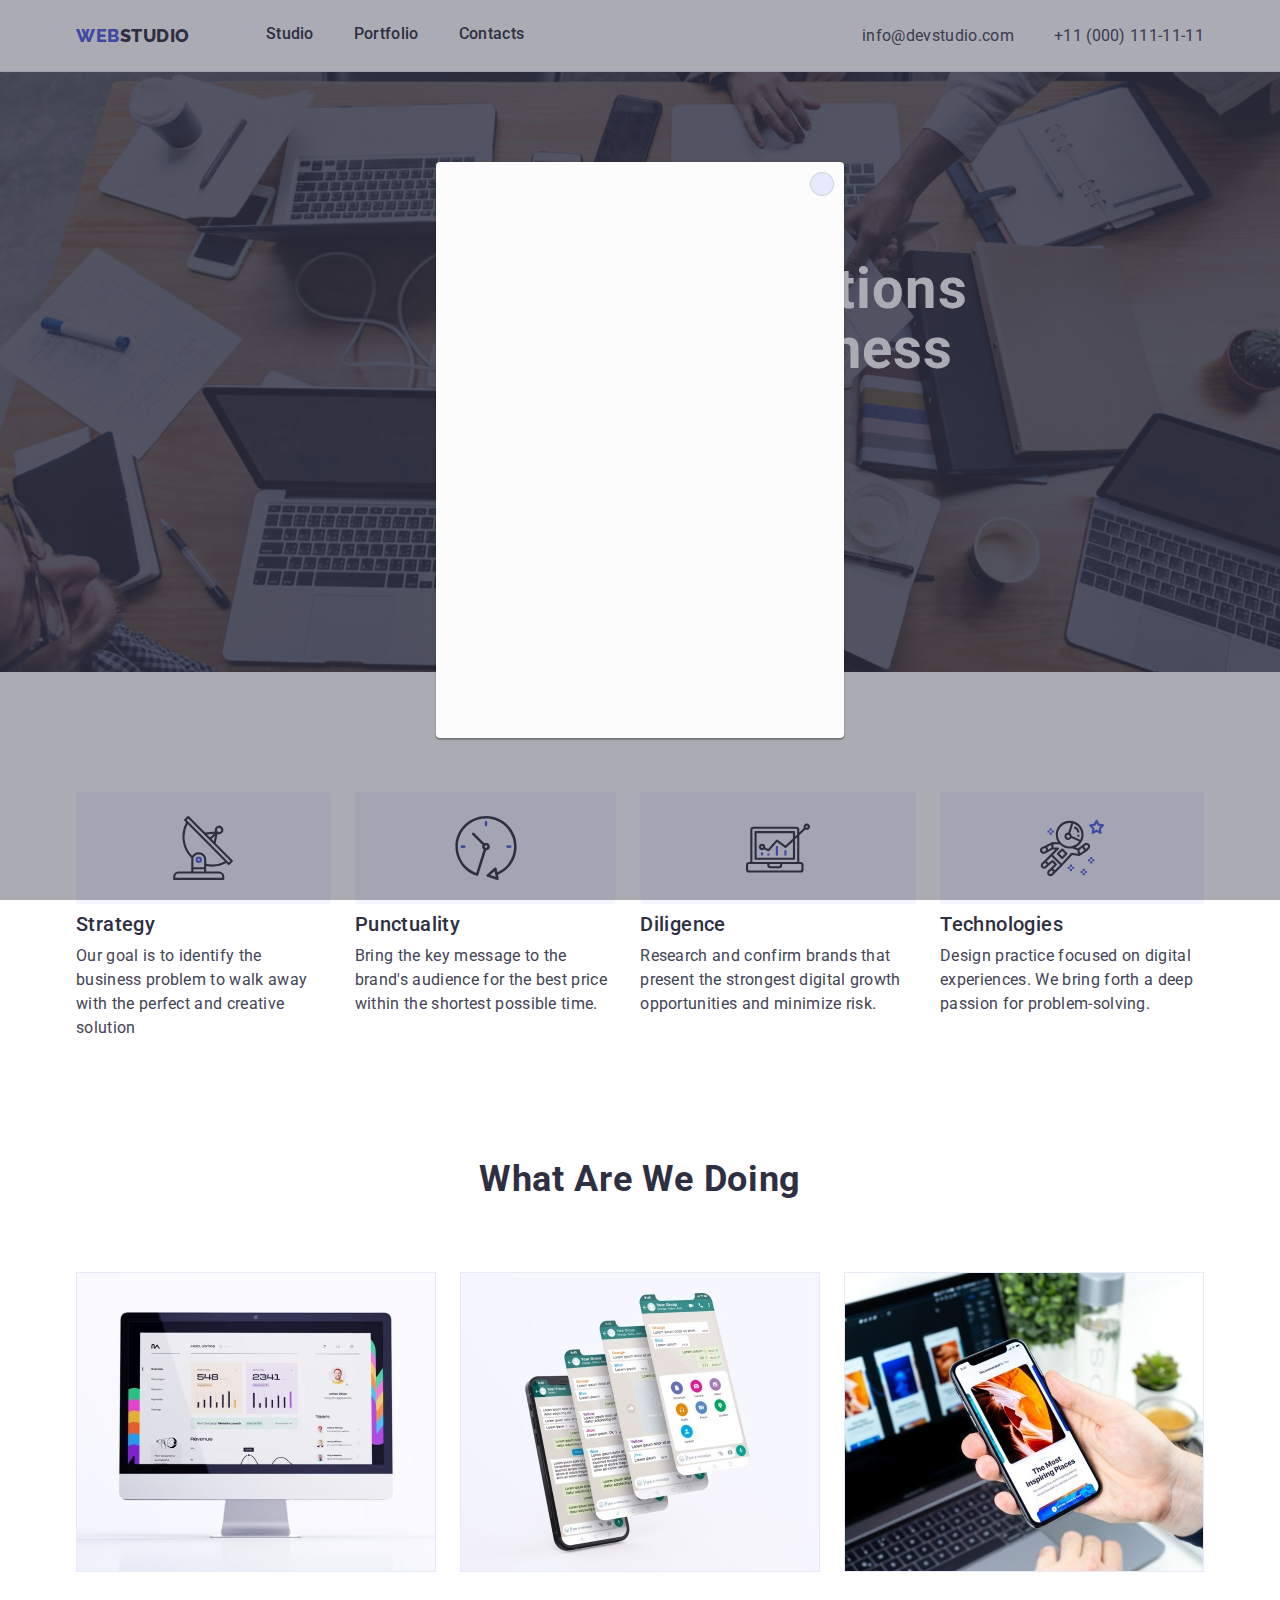
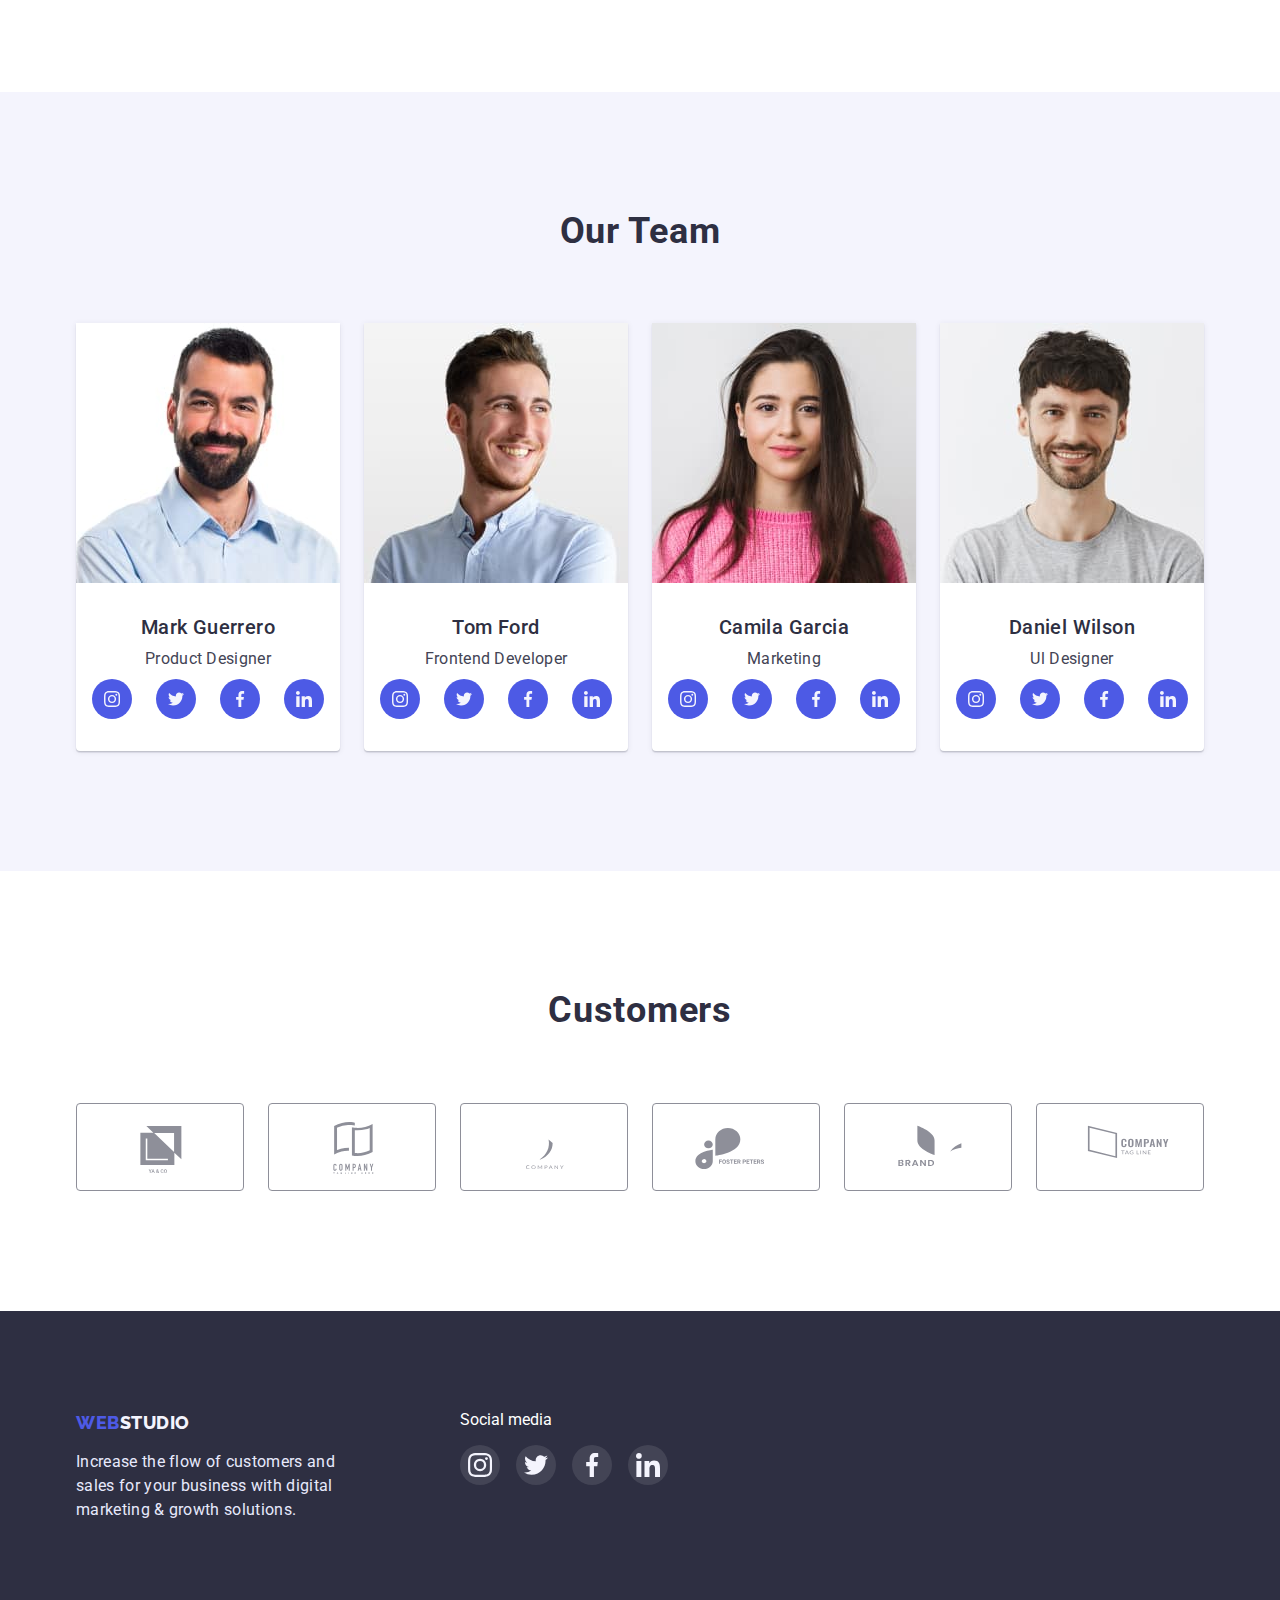
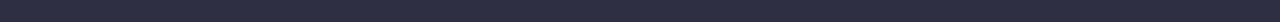
==== index.html @ 5dc8c85d "Add files via upload" ====
<!DOCTYPE html>
        <html lang="en">
        <head>
            <meta charset="UTF-8">
            <meta http-equiv="X-UA-Compatible" content="IE=edge"/>
            <meta name="viewport" content="width=device-width, initial-scale=1.0">
        <title>Document</title>
            <link rel="preconnect" href="https://fonts.googleapis.com">
            <link rel="preconnect" href="https://fonts.gstatic.com" crossorigin>
            <link href="https://fonts.googleapis.com/css2?family=Raleway:wght@800&family=Roboto:wght@400;500;700;900&display=swap"
                rel="stylesheet">
            <link rel="stylesheet" href="https://cdn.jsdelivr.net/npm/modern-normalize@1.1.0/modern-normalize.min.css">
            <link rel="stylesheet" href="./css/styles.css" />
        </head>
    <body>
            <!-- header section-->
    <header class = "page-header">
        <div class="header-container container">
            <nav class = "nav-class link">
                <a class="logo list" href="index.html">Web<span class ="logo-studio-black">Studio</span></a>
                <ul class = "navigation list">
                    <li class="site-nav-item">
                        <a class="nav-link link" href="./index.html">Studio</a>
                    </li>
                    <li class="site-nav-item"> 
                        <a class="nav-link link" href="./portfolio.html">Portfolio</a>
                    </li>
                    <li class="site-nav-item">
                        <a class="nav-link link" href="#contacts">Contacts</a>
                    </li>
                </ul>
            </nav>
            <ul class="contacts-header list">
                <li class="contact-item">
                    <a class="contact-link link" href ="mailto:info@devstudio.com">info@devstudio.com</a>
                </li>
                <li class="contact-item">
                    <a class="contact-link link" href="tel:+110001111111">+11 (000) 111-11-11</a>
                </li>
            </ul>
        </div>
    </header>

    <main>
        <!--Hero-->
        <section class ="hero section">
            <div class ="container">
                <h1 class="main-title">Effective Solutions <br>
                    for Your Business</h1>
                    <button class="hero-button" type = "button">Order Service</button>
            </div>   
            </section>
            <!--Methods-->
            <section class ="methods-section section">
                <div class = "container">
                    <h2 class="visually-hidden" >Methods</h2>
                <ul class ="methods-list list">
                <li class="methods-list-item">
                    <div class="icons-container">
                        <svg class="first-icon"  width="64" height="64">
                        <use href="./images/icons.svg#icon-antenna"></use>
                        </svg>
                    </div>
                    <h3 class="methods">Strategy</h3>
                    <p class="description">Our goal is to identify the business
                    problem to walk away with the perfect and creative solution</p>
                </li>

                <li class="methods-list-item">
                    <div class="icons-container">
                    <svg class="second-icon"  width="64" height="64">
                        <use href="./images/icons.svg#icon-clock"></use>
                    </svg>
                </div>
                    <h3 class="methods">Punctuality</h3>
                    <p class="description">Bring the key message to the brand's audience for the best price within the shortest possible time.</p>
                </li>
            <li class="methods-list-item">
                <div class="icons-container"> 
                <svg class="third-icon"  width="64" height="64">
                    <use href="./images/icons.svg#icon-diagram"></use>
                </svg>
                </div>
                <h3 class="methods">Diligence</h3> 
                <p class="description">Research and confirm brands that present the strongest digital growth opportunities and minimize risk.</p>
            </li>
                <li class="methods-list-item">
                    <div class="icons-container">
                    <svg class="forth-class" width="64" height="64">
                        <use href="./images/icons.svg#icon-astronaut"></use>
                            </svg>
                        </div>
                    <h3 class="methods">Technologies</h3>
                    <p class="description">Design practice focused on digital experiences. We bring forth a deep passion for problem-solving.</p>
                    </li>   
                </ul>
            </div>
        </section>    

                <!--Examples-->

        <section class="section-main section">
        <div class ="container">
            <h2 class="subtitle">What are we doing</h2>
            <ul class ="gallery-list list">
                <li class="gallery-list-item">
                    <img src="./images/mission/img1.jpg" alt = "Laptop" width="360" height="300"/>
                </li>
                <li class="gallery-list-item">
                    <img src= "./images/mission/img2.jpg" alt = "Telephone" width="360" height="300"/>
                </li>
                <li class="gallery-list-item">
                    <img src="./images/mission/img3.jpg" alt = "Connection" width="360" height="300"/>
                    </li>
                </ul>
            </div>    
        </section>

        <section class = "section-team section">
            <div class ="container"> 
                <h2 class="subtitle">Our Team</h2>
                <ul class ="member-card list">
                    <li class="member-card-item">
                        <img src="./images/team/mark.jpg" alt = "team-member" width="264" height="260"/>
                        <div class="member-wrapper">
                            <h3 class="methods">Mark Guerrero</h3>
                            <p class="description">Product Designer</p>
                            <ul class="socials-list list">
                                <li class ="socials-item">
                                    <a 
                                    class="socials-link link"
                                    href="https://www.instagram.com/"
                                    aria-label="Instagram"
                                    rel="noopener noreferrer"
                                    target="_blank">
                                    
                                    <svg class="social-icon" width="16" height="16">
                                    <use href="./images/icons.svg#icon-instagram"></use>
                                        </svg>
                                    </a>
                                </li>
                                <li class="social-item">
                                    <a class="socials-link link"
                                    href="https://www.twitter.com/"
                                    aria-label="Twitter"
                                    rel="noopener noreferrer"
                                    target="_blank">
                                    <svg class="social-icon" width="16" height="16">
                                    <use href="./images/icons.svg#icon-twitter"></use>
                                    </svg>
                                    </a>
                                </li>
                                <li class="social-item">
                                    <a class="socials-link link"
                                    href="https://www.facebook.com/"
                                    aria-label="Facebook"
                                    rel="noopener noreferrer"
                                    target="_blank">
                                <svg class="social-item" width="16" height="16">
                                <use href="./images/icons.svg#icon-facebook"></use>
                                    </svg>
                                </a>
                            </li>
                    <li class="social-item">
                        <a class="socials-link link"
                        href="https://www.linkedin.com/"
                        aria-label="Linkedin"
                        rel="noopener noreferrer"
                        target="_blank">  
                        <svg class="social-icon" width="16" height="16">
                        <use href="./images/icons.svg#icon-linkedin--1"></use>
                        </svg>
                    </a>
                </li>
            </div>
        </li>
            <li class="member-card-item">
                        <img src= "./images/team/tom.jpg" alt = "team-member" width="264" height="260"/>
                                <div class="member-wrapper">
                                    <h3 class="methods">Tom Ford</h3>
                                    <p class="description">Frontend Developer</p>  
                                    <ul class="socials-list list">
                            <li class ="socials-item">
                                    <a class="socials-link link"
                                    href="https://www.instagram.com/"
                                    aria-label="Instagram"
                                    rel="noopener noreferrer"
                                    target="_blank">
                                    <svg class="social-icon" width="16" height="16">
                                    <use href="./images/icons.svg#icon-instagram"></use>
                        </svg>
                    </a>
                </li>
                            <li class="social-item">
                                    <a class="socials-link link"
                                    href="https://www.twitter.com/"
                                    aria-label="Twitter"
                                    rel="noopener noreferrer"
                                    target="_blank">
                                    
                            <svg class="social-icon" width="16" height="16">
                            <use href="./images/icons.svg#icon-twitter"></use>
                                        </svg>
                                    </a>
                                </li>
                            <li class="social-item">
                                    <a class="socials-link link"
                                    href="https://www.facebook.com/"
                                    aria-label="Facebook"
                                    rel="noopener noreferrer"
                                    target="_blank">
                                <svg class="social-item" width="16" height="16">
                                <use href="./images/icons.svg#icon-facebook"></use>
                                    </svg>
                                </a>
                            </li>
                            <li class="social-item">
                                    <a class="socials-link link"
                                    href="https://www.linkedin.com/"
                                    aria-label="Linkedin"
                                    rel="noopener noreferrer"
                                    target="_blank">  
                                    <svg class="social-icon" width="16" height="16">
                                    <use href="./images/icons.svg#icon-linkedin--1"></use>
                                            </svg>
                                        </a>
                                    </li>
                                </div>
                            </li>
                            <li class="member-card-item">
                                    <img src="./images/team/camila.jpg" alt = "team-member" width="264" height="260"/>
                                    <div class="member-wrapper">
                                        <h3 class="methods">Camila Garcia</h3>
                                        <p class="description">Marketing</p>
                                        <ul class="socials-list list">
                                            <li class ="socials-item">
                                                <a class="socials-link link"
                                                href="https://www.instagram.com/"
                                                aria-label="Instagram"
                                                rel="noopener noreferrer"
                                                target="_blank">
                                            <svg class="social-icon" width="16" height="16">
                                            <use href="./images/icons.svg#icon-instagram"></use>
                                        </svg>
                                    </a>
                                </li>
                            <li class="social-item">
                                    <a class="socials-link link"
                                    href="https://www.twitter.com/"
                                    aria-label="Twitter"
                                    rel="noopener noreferrer"
                                    target="_blank">
                                    
                            <svg class="social-icon" width="16" height="16">
                            <use href="./images/icons.svg#icon-twitter"></use>
                                            </svg>
                                        </a>
                                    </li>
                                <li class="social-item">
                                    <a class="socials-link link"
                                    href="https://www.facebook.com/"
                                    aria-label="Facebook"
                                    rel="noopener noreferrer"
                                    target="_blank">
                                <svg class="social-item" width="16" height="16">
                                <use href="./images/icons.svg#icon-facebook"></use>
                                    </svg>
                                </a>
                            </li>
                        <li class="social-item">
                                    <a class="socials-link link"
                                    href="https://www.linkedin.com/"
                                    aria-label="Linkedin"
                                    rel="noopener noreferrer"
                                    target="_blank">  
                                    <svg class="social-icon" width="16" height="16">
                                    <use href="./images/icons.svg#icon-linkedin--1"></use>
                                </svg>
                                </a>
                            </li>
                        </div>
                    </li>
                    <li class="member-card-item">
                        <img src="./images/team/daniel.jpg" alt = "team-member" width="264" height="260"/>
                        <div class="member-wrapper">
                            <h3 class="methods">Daniel Wilson</h3>
                            <p class="description">Ul Designer</p>
                            <ul class="socials-list list">
                                <li class ="socials-item">
                                    <a class="socials-link link"
                                    href="https://www.instagram.com/"
                                    aria-label="Instagram"
                                    rel="noopener noreferrer"
                                    target="_blank">
                                    <svg class="social-icon" width="16" height="16">
                                    <use href="./images/icons.svg#icon-instagram"></use>
                                        </svg>
                                    </a>
                                </li>
                                <li class="social-item">
                                    <a class="socials-link link"
                                    href="https://www.twitter.com/"
                                    aria-label="Twitter"
                                    rel="noopener noreferrer"
                                    target="_blank">
                                    
                            <svg class="social-icon" width="16" height="16">
                            <use href="./images/icons.svg#icon-twitter"></use>
                                            </svg>
                                        </a>
                                    </li>
                                <li class="social-item">
                                    <a class="socials-link link"
                                    href="https://www.facebook.com/"
                                    aria-label="Facebook"
                                    rel="noopener noreferrer"
                                    target="_blank">
                                <svg class="social-item" width="16" height="16">
                                <use href="./images/icons.svg#icon-facebook"></use>
                                    </svg>
                                </a>
                            </li>
                        <li class="social-item">
                                <a class="socials-link link"
                                href="https://www.linkedin.com/"
                                aria-label="Linkedin"
                                rel="noopener noreferrer"
                                target="_blank">  
                                <svg class="social-icon" width="16" height="16">
                                <use href="./images/icons.svg#icon-linkedin--1"></use>
                                    </svg> 
                                    </a>
                            </li>
                        </div>
                    </li>
                </ul>
            </div>
    </section>

    <!--------------------Customers------------------------>

    <section class="section">
    <div class ="container">
        <h2 class = "subtitle">Customers</h2>
        <ul class = "customers-list list">
            <li class = "customers-item">
                <a class="customers-link link" href="">
                    <svg class="customers-icon" width="104" height="56">
                    <use href="./images/icons.svg#icon-logo"></use>
                    </svg>
                </a>
            </li>
            <li class = "customers-item">
                <a class="customers-link link" href="">
                    <svg class="customers-icon" width="104" height="56">
                    <use href="./images/icons.svg#icon-logo-1"></use>
                    </svg>
                </a>
            </li>
            <li class = "customers-item">
                <a class="customers-link link" href="">
                    <svg class="customers-icon" width="104" height="56">
                    <use href="./images/icons.svg#icon-logo-2"></use>
                    </svg>
                </a>
            </li>
            <li class = "customers-item">
                <a class="customers-link link" href="">
                    <svg class="customers-icon" width="104" height="56">
                    <use href="./images/icons.svg#icon-logo-3"></use>
                    </svg>
                </a>
            </li>
            <li class = "customers-item">
                <a class="customers-link link" href="">
                    <svg class="customers-icon" width="104" height="56">
                    <use href="./images/icons.svg#icon-logo-4"></use>
                    </svg>
                </a>
            </li>
            <li class = "customers-item">
                <a class="customers-link link" href="">
                    <svg class="customers-icon" width="104" height="56">
                    <use href="./images/icons.svg#icon-logo-5"></use>
                    </svg>
                </a>
            </li>
        </ul>
    </div>
</section>
    </main>
                    <!--  Footer section -->
    <footer class="section-footer section">
        <div class="footer-container container">
            <div class="footer-about-logo">
                <a class="footer-logo link" href="index.html">Web<span class ="logo-studio-white">Studio</span></a>
                    <p class="footer-description">Increase the flow of customers and sales for your business with digital marketing & growth solutions.</p>
                    </div>
                    <div class="socials-footer">
            <p>Social media</p>
            <ul class ="socials-footer-list list">
                <li class="socials-footer-items">
                    <a class="socials-footer-link link"
                        href="https://www.instagram.com/"
                        aria-label="Instagram"
                        rel="noopener noreferrer"
                        target="_blank">
                    
                    <svg class="social-icon-footer" width="40" height="40">
                    <use href="./images/icons.svg#icon-instagram"></use>
                            </svg>
                        </a>
                    </li>
                    <li class="socials-footer-items">
                        <a class="socials-footer-link link"
                            href="https://www.twitter.com/"
                            aria-label="Twitter"
                            rel="noopener noreferrer"
                            target="_blank">
                <svg class="social-icon-footer" width="24" height="24">
                <use href="./images/icons.svg#icon-twitter"></use>
                </svg>
            </a>
                    <li class="socials-footer-items">
                        <a class="socials-footer-link link"
                            href="https://www.facebook.com/"
                            aria-label="Facebook"
                            rel="noopener noreferrer"
                            target="_blank">

                <svg class="social-icon-footer" width="40" height="40">
                <use href="./images/icons.svg#icon-facebook"></use>
                        </svg>
                    </a>
                </li>
                <li class="socials-footer-items">
                    <a class="socials-footer-link link"
                        href="https://www.linkedin.com/"
                        aria-label="Linkedin"
                        rel="noopener noreferrer"
                        target="_blank">
                <svg class="social-icon-footer" width="40" height="40">
                <use href="./images/icons.svg#icon-linkedin--1"></use>
                                    </svg>
                                </a>
                            </li>
                        </ul>
                                </div>
                            </div> 
                    </footer>
                    <div class="backdrop is-hidden" data-modal>
                        <div class="modal">
                            <button data-modal-close class ="modal-button" type ="button">
                                <svg class="modal-icon" width="8" height="8">
                                    <use href ="./images/icons.svg#icon-close-modal">
                                    </use>
                                </svg>
                            </button>
                        </div>
                        </div>
                        <script src="./js/modal.js"></script>
                </body>
            </html>
---- css/styles.css ----
html{
    box-sizing: border-box;
}
:root{
    --primary-font:'Roboto', sans-serif;
    --secondary-font: 'Raleway';
    --indent: 24px;
    --items1: 3;
    --items2: 4;
    --items3: 2;

}
*,
*::before,
*::after{
    box-sizing: inherit;
}

.visually-hidden{
    position: absolute;
    width: 1px;
    height: 1px;
    margin: -1px;
    border: 0;
    padding: 0;
    white-space: nowrap;
    clip-path: inset(100%);
    clip: rect(0 0 0 0);
    overflow: hidden;
}

h1,
h2,
h3,
h4,
h5,
h6,
p
{
    padding:0;
    margin:0;

}

ul{
    margin-top: 0;
    margin-bottom: 0;
    padding-left: 0;
}
img{
    display: block;
    max-width:100%;
    height:auto;
}
.container{
    width: 1158px;
    margin-left: auto;
    margin-right: auto;
    padding: 0 15px;
}
button{
    cursor: pointer;
    border:none;

}
.list{
    list-style: none;   
}
.link{
    text-decoration: none;
}
body{
    background-color: #FFFFFF;
    font-family: var( --primary-font);
}

.section{
    padding-top: 120px;
    padding-bottom: 120px;
}

.header-container{
    display: flex;
    align-items: center;
}
/*==================HEADER===============*/
.page-header{
    border-bottom: 1px solid #E7E9FC;
    box-shadow: 0px 2px 1px rgba(46, 47, 66, 0.08),
    0px 1px 1px rgba(46, 47, 66, 0.16), 0px 1px 6px rgba(46, 47, 66, 0.08);
}

.logo{
font-family: 'Raleway';   
font-size: 18px;
font-weight: 800;
line-height: 1.3;
display: flex;
letter-spacing: 0.03em;
text-transform: uppercase;
color: #4D5AE5;
margin-right: 76px;
padding: 24px 0;
text-decoration: none;;

}
.logo-studio-black{

color: 
#2E2F42;

}
.nav-class{
display: flex;
}
.navigation{
    display: flex;
    gap: 40px;  
}
.nav-link{
    font-family: var(--primary-font);
    font-weight: 500;
    color:  #2E2F42;
    font-size: 16px;
    line-height: 1.3;
    letter-spacing: 0.02em;
    padding-top: 24px;
    padding-bottom: 24px;
    display: block;

    
}
    .nav-link :hover,
    .nav-link :focus{
    color: #404BBF;
    }
.contacts-header{
    display: flex;
    gap: 40px;
    align-items: center;
    margin-left: auto;

}


    .contact-link{
    font-family: 'Roboto';
    font-weight: 400;
    color: #434455;
    font-size: 16px;
    line-height: 1.5;
    letter-spacing: 0.02em;
    padding-bottom:24px;
    padding-top: 24px;
}
.contact-link:hover, 
.contact-link:focus{ 
color: #404BBF;
}
.icons-container {
    height: 112px;
    display: flex;
    justify-content: center;
    align-items: center;
    background-color: var(--color-light);
    border-radius: 4px;
    margin-bottom: 8px;
}

/*==================/HEADER===============*/
/*==================HERO===============*/
.hero{
    background-color: #2E2F42;
    text-align: center;
    padding: 188px 0;
    background-image: linear-gradient(
        rgba(46, 47, 66, 0.7),
        rgba(46, 47, 66, 0.7)
    ),
    url(../images/people-ofice.jpg);
    background-repeat: no-repeat;
    background-size: cover;
    width: 1440px;
    margin: 0 auto;

    }
.main-title{
font-family: 'Roboto';
font-weight: 700;
font-size: 56px;
line-height: 1.07;
letter-spacing: 0.02em;
font-weight: 700;
color: #FFFFFF;
margin-bottom: 48px;

}

.hero-button{
    display: inline-block;
font-family: 'Roboto';
font-weight: 500;
font-size: 16px;
line-height: 1.5;
letter-spacing: 0.04em;
color: #FFFFFF;
background: #4D5AE5;
padding:16px 32px;
align-items: flex-start;
border-radius: 4px;

}
.hero-button:hover,
.hero-button:focus{
background: #404BBF;
color:#FFFFFF;
}

/*==================/HERO===============*/

/*==================Methods===============*/
.methods-section{
    padding-bottom:  0;

}
.methods-list{
    display:flex;
    gap: var(--indent);
    vertical-align: middle;
}
.methods-list-item{
    flex-basis: calc((100% -(var(--indent)* var(--items1)))/ var(--items2));
}

.methods{
font-family: var(--primary-font);
font-weight: 500;
font-size: 20px;
line-height: 1.2;
letter-spacing: 0.02em;
color:#2E2F42;
margin-bottom: 8px;
margin-top: 0;

}

.description{
font-family: var(--primary-font);
font-weight: 400;
font-size: 16px;
line-height: 1.5;
letter-spacing: 0.02em;
color: #434455;
margin-top: 0;
margin-bottom: 0;
}

/*==================/Methods===============*/
/*=================Gallery==================*/
.section-main{

    padding-bottom: 120px;
}
.subtitle{
    font-family: var(--primary-font);
    font-weight: 700;
    font-size: 36px;
    line-height: 1.1;
    letter-spacing: 0.02em;
    text-transform: capitalize;
    text-align: center;
    color: #2E2F42;
    margin-top: 0;
    margin-bottom: 72px;
    }
.gallery-list{
    display: flex;
    gap: 24px;
}
.icons-container{
height: 112px;
display: flex;
justify-content: center;
align-items: center;
background-color: var(--color-light);
border-radius: 4px;
margin-bottom: 8px;
color: #F4F4FD;
background: #F4F4FD;
border-radius: 4px;

}
.gallery-list-item{
    flex-basis: calc((100% - var(--indent) * var(--items3))) / var(--items1);
}

.gallery-top{
    padding-top: 0;

}
/*==================/Methods===============*/

/*==================Section===============*/
.section-team{
background: #F4F4FD; 
padding: 120px 0;
    }

.member-card{
    display: flex;
    vertical-align:  middle;
    gap: var(--indent);
}
.member-card-item{
background: #FFFFFF;
box-shadow: 0px 1px 6px rgba(46, 47, 66, 0.08), 
0px 1px 1px rgba(46, 47, 66, 0.16), 
0px 2px 1px rgba(46, 47, 66, 0.08);
border-radius: 0px 0px 4px 4px;
border: 0, 5px solid #f4f4fd;
flex-basis: calc((100% - (var(--indent) * var(--items1))) / var(--items2));
}

.member-wrapper{
padding: 32px 16px;
text-align: center;
}
.socials-list{
display: flex;
justify-content: center;
gap: 24px;
padding-top: 8px;
}
.socials-link{
display: flex;
align-items: center;
justify-content: center;
width: 40px;
height: 40px;
background-color: #4d5ae5;
border-radius: 50%;
    }
    .social-icon{
    fill: currentColor;
    height: 16px;
    }
    .socials-link:hover,
    .socials-link:focus {
        background-color: #404bbf;
        fill: currentColor;
    }
    .customers-list{
        display: flex;
        gap: 24px;
        margin-top: 72px;
    
    
    }
    .customers-link {
        display: flex;
        align-items: center;
        justify-content: center;
        width: 168px;
        height: 88px;
        border: 1px solid #8E8F99;
        border-radius: 4px;
        color:#8E8F99;
        
    
    }
    .customers-link:hover,
    .customers-link:focus {
        border: 1px solid #404BBF;
        color:#404BBF;
    
    }
    .customers-icon{
        fill:currentColor;
    }
    .customers-icon:hover
    .customers-icon:focus{
        color:#404BBF;
        border:1px solid #404BBF;

    }


/*==================PORTFOLIO===============*/
.portfolio-section{
    padding-top: 96px;
}

    .example-text{
        font-family: var(--primary-font);
        font-size: 16px;
        font-weight: 400;
        line-height: 1.5;
        letter-spacing: 0.02em;
        color: #434455; 
        margin-top:8px;
        }
        .section-sub-title{
            font-family: var(--primary-font);
            font-weight: 500;
            font-size: 20px;
            line-height: 1.2;
            letter-spacing: 0.02em;
            color: #2E2F42;
        }
.button-portfolio{
    font-family: 'Roboto';
    font-weight: 500;
    font-size: 16px;
    line-height: 1.5;
    letter-spacing: 0.04em;
    color: #4D5AE5;
    padding:12px 24px;
    border: 1px solid #E7E9FC;
    border-radius: 4px;
    background: #F4F4FD;
    transition-property: background-color, color, box-shadow;
    transition-duration: 250ms;
    transition-timing-function: cubic-bezier(0.4, 0, 0.2, 1);
    
    }
    
    .button-portfolio :focus,
    .button-portfolio :hover{
    color: #404BBF;
    background: #f4f4fd;
    box-shadow: 0px 3px 1px rgba(0, 0, 0, 0.1), 0px 2px 1px rgba(0, 0, 0, 0.08),
    0px 2px 2px rgba(0, 0, 0, 0.12);
    }
    .button-portfolio-all{
        font-family: 'Roboto';
        font-weight: 500;
        font-size: 16px;
        line-height: 1.5;
        letter-spacing: 0.04em;
        color: #FFFFFF;
        padding:12px 24px;
        border: 1px solid #E7E9FC;
        border-radius: 4px;
        background: #404BBF;
        box-shadow: 0px 3px 1px rgba(0, 0, 0, 0.1), 0px 2px 1px rgba(0, 0, 0, 0.08), 0px 2px 2px rgba(0, 0, 0, 0.12);
        border-radius: 4px;
    }
    .button-portfolio-all:hover
    .button-portfolio-all:focus{
        color:#404BBF;
    }
    
    .example-buttons{
        display: flex;
        gap: 24px;
        margin-bottom: 72px;
        justify-content: center;
    }

.example-gallery{
    display: flex;
    flex-wrap:wrap;
    gap: 48px var(--indent);


}
.portfolio-wrapper{
    padding-top: 32px;
    padding-bottom: 32px;
    padding-left: 16px;
    border: 1px solid #E7E9FC;
    border-top: none;
}
.example-gallery-item{
    flex-basis: calc((100% - (var(--indent) * var(--items3))) / var(--items1));
    box-shadow: 0px 1px 6px rgba(46, 47, 66, 0.08);
}
.link-portfolio{
    text-decoration:none;
    color:currentColor;
    display: block;

}
.link-portfolio:hover,
.link-portfolio:focus{
    box-shadow: 0px 1px 6px rgba(46, 47, 66, 0.08),
    0px 1px 1px rgba(46, 47, 66, 0.16), 0px 2px 1px rgba(46, 47, 66, 0.08);

}
.project-thumb{
    position: relative;
    overflow: hidden;
}

.overlay-card{
    position: absolute;
    width: 100%;
    height: 100%;
    left: 0px;
    top: 0px;
    background: #4D5AE5;
    color:#F4F4FD;
    line-height: 1.5;
    font-size: 16px;
    letter-spacing: 0.02em;
    transform: translate(0, 100%);
    padding-left: 32px;
    padding-top: 40px;
    transition-property: transform;
    transition-duration: 250ms;
    transition-timing-function: cubic-bezier(0.4, 0, 0.2, 1);

}
.link-portfolio:hover .overlay-card,
.link-portfolio:focus .overlay-card{
    transform: translate(0, 0);
}

/*=footer-container=================FOOTER===============*/


.section-footer{

background: #2E2F42;
padding:100px 0;
}
.footer-container{
    display: flex;
    gap:120px;
    
}
.footer-logo{
font-family: "Raleway";
font-weight: 800;
font-size: 18px;
line-height: 1.3;
letter-spacing: 0.03em;
text-transform: uppercase;
color: #4D5AE5;
text-decoration: none;

}
.logo-studio-black{
color: 
#2E2F42;
}
.footer-description{
font-family: var(--primary-font);
font-weight: 400;
font-size: 16px;
line-height: 1.5;
letter-spacing: 0.02em;
color: #E7E9FC;
display: block;
width: 264px;
margin-top:16px;
}
.logo-studio-white{
color: #F4F4FD;
}

.socials-footer{

    color:white;

}


.socials-footer-list{
    display: flex;
    gap: 16px;
    align-items: center;
    margin-top: 16px;
    justify-content: center;

}
.socials-footer-link{
    display: flex;
    justify-content: center;
    align-items: center;
    width: 40px;
    height: 40px;
    border-radius: 50%;
    background: rgba(255, 255, 255, 0.1);
}
.social-icon{

    fill:currentColor;
    

}
.socials-footer-link:hover,
.socials-footer-link focus {
    background-color: #31d0aa;

}
.social-icon-footer{
    fill:currentColor;
    height:24px;  
}

/*=================/FOOTER===============*/

/*==========modal===========*/
.backdrop{
    position: fixed;
    top:0;
    left: 0;
    width: 100%;
    height: 100%;
    background-color: rgba(46, 47, 66, 0.4);
    opacity:1;
    transition-property: opacity,visibility;
    transition-duration: 250ms;
    transition-timing-function:cubic-bezier (0.4, 0, 0.2, 1);
}
.backdrop.js-hidden{
    opacity: 0;
    pointer-events: none;
    visibility: hidden;
}
.backdrop .js-hidden .modal{
    transform:translate(-50%, -50%);
    background-color: #fcfcfc;
    width:408px;
    height: 576px;
    border-radius: 4px;
    box-shadow: 0px 1px 1px rgba(0, 0, 0, 0.14), 0px 1px 3px rgba(0, 0, 0, 0.12),
    0px 2px 1px rgba(0, 0, 0, 0.2);
    transform: translate(-50%, -50%) scale(1);
    transition-property: transform;
    transition-duration: 250ms;
    transition-timing-function: cubic-bezier(0.4, 0, 0.2, 1);
}
.modal{
position: absolute;
top: 50%;
left: 50%;
transform: translate(-50%, -50%);
background:#FCFCFC;
width: 408px;
height: 576px;
border-radius: 4px;
box-shadow: 0px 1px 1px rgba(0, 0, 0, 0.14), 0px 1px 3px rgba(0, 0, 0, 0.12),
    0px 2px 1px rgba(0, 0, 0, 0.2);
transform: translate(-50%, -50%) scale(1);
transition-property: transform;
transition-duration: 250ms;
transition-timing-function: cubic-bezier(0.4, 0, 0.2, 1);
}


.modal-button{

    display: flex;
    align-items: center;
    justify-content: center;
    position: absolute;
    padding: 0;
    top: 10px;
    right: 10px;
    width: 24px;
    height: 24px;
    background-color: #e7e9fc;
    border: 1px solid rgba(0, 0, 0, 0.1);
    border-radius: 50%;

    
}
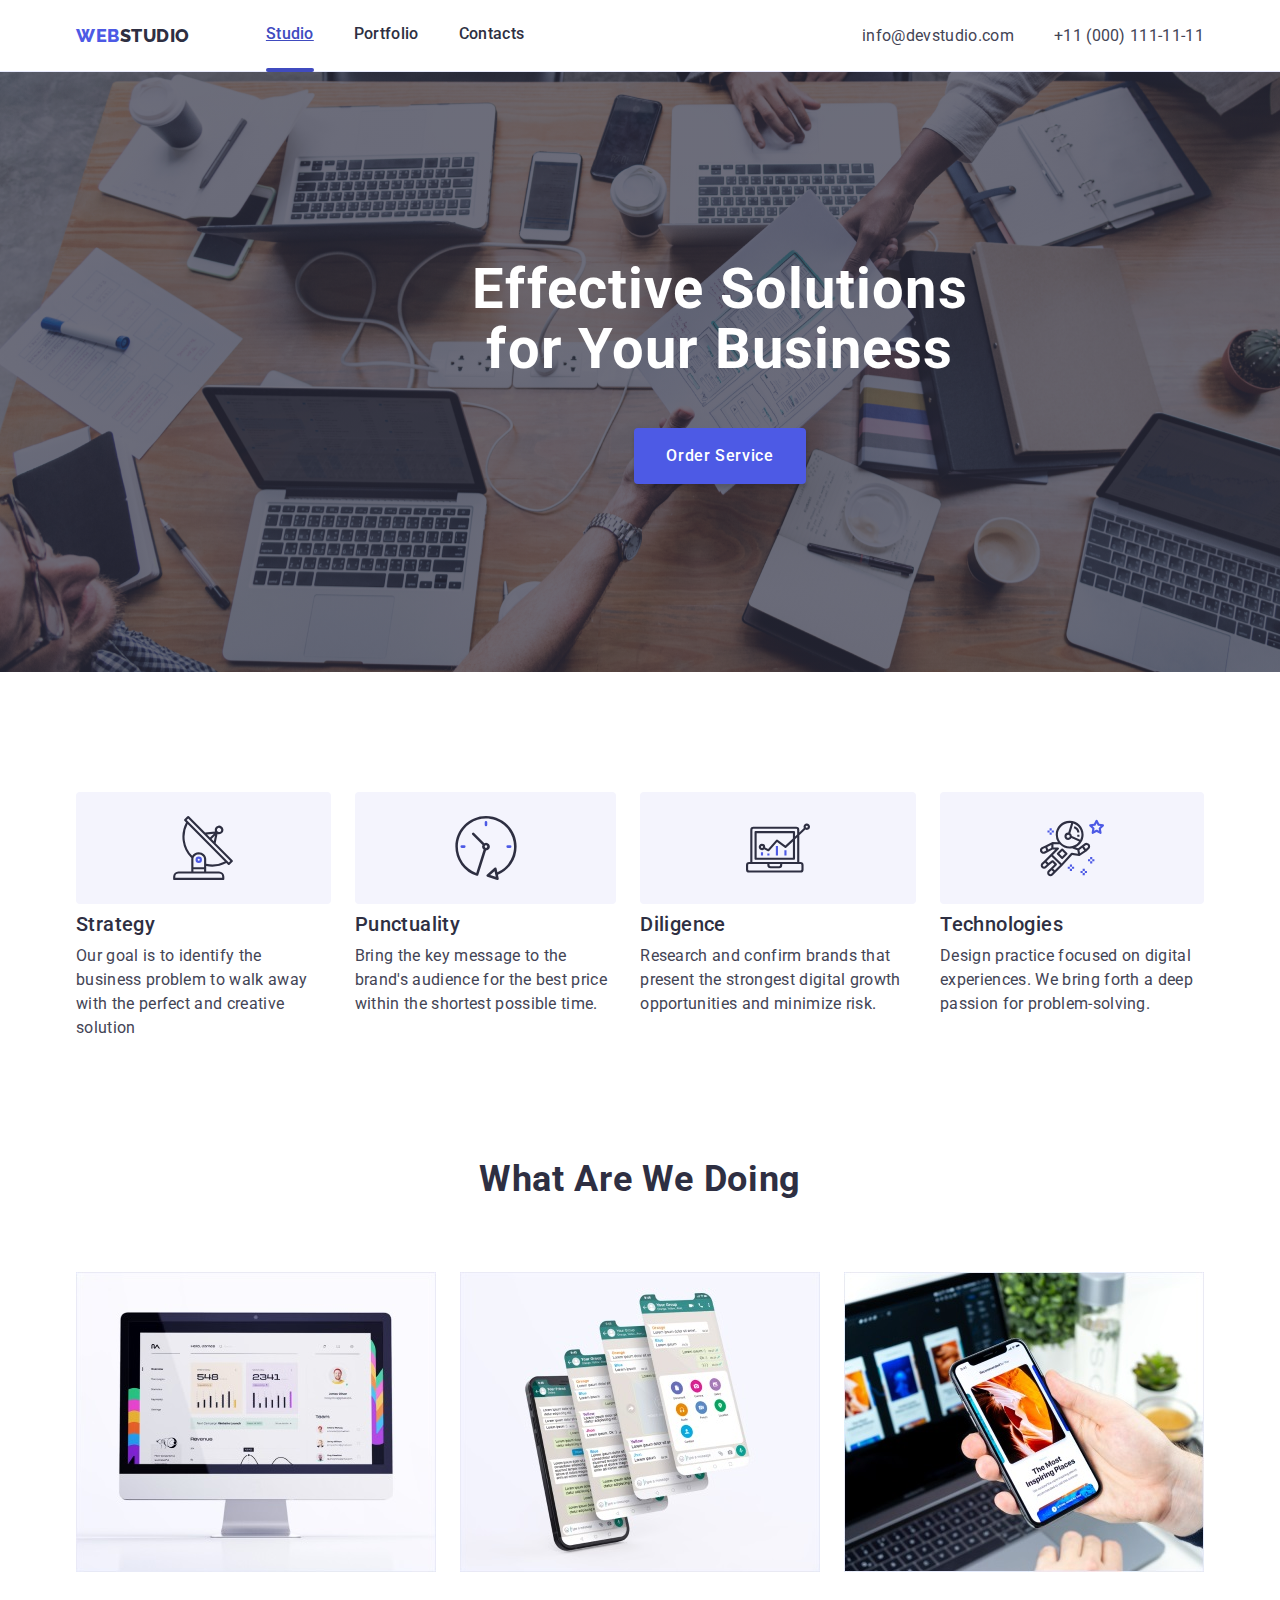
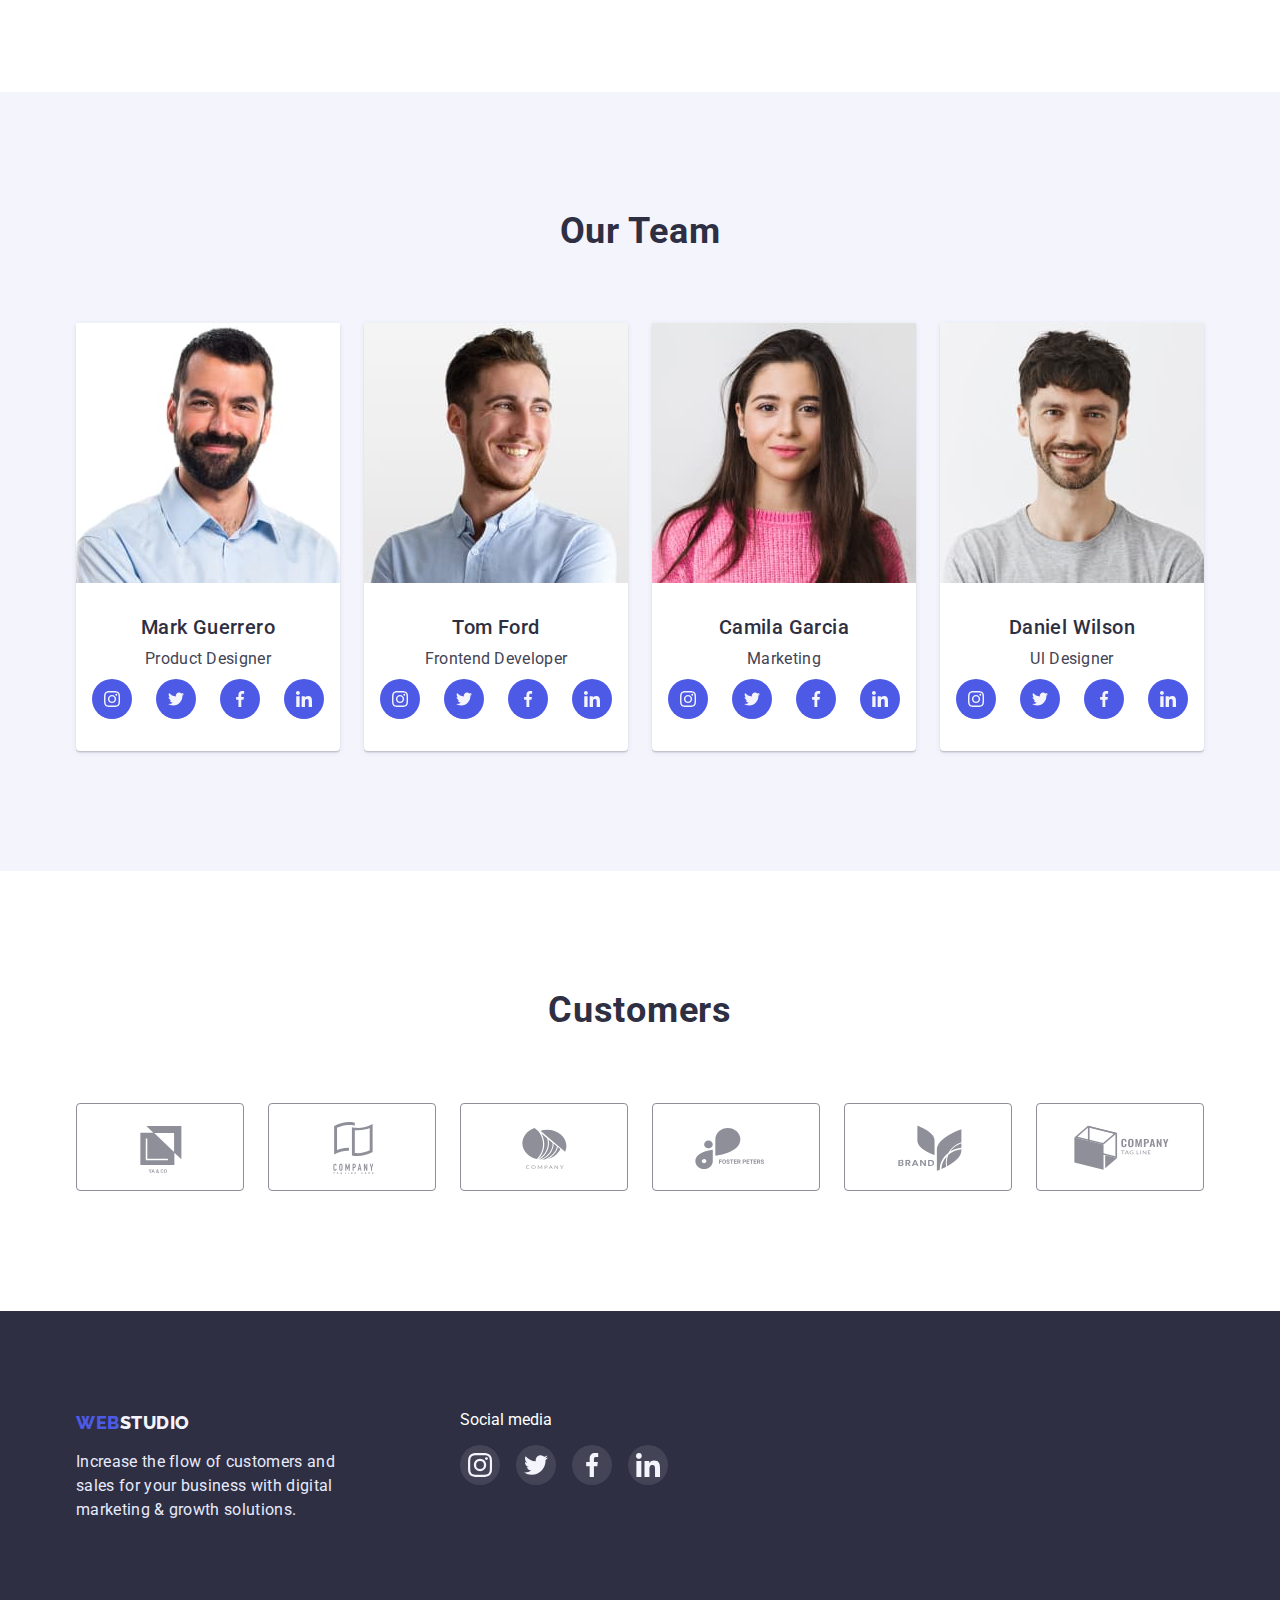
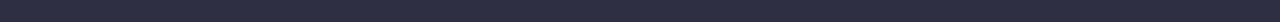
==== commit aeeef5cf: "Add files via upload" ====
--- a/index.html
+++ b/index.html
@@ -20,7 +20,7 @@
                 <a class="logo list" href="index.html">Web<span class ="logo-studio-black">Studio</span></a>
                 <ul class = "navigation list">
                     <li class="site-nav-item">
-                        <a class="nav-link link" href="./index.html">Studio</a>
+                        <a class="nav-link link-menu-active" href="./index.html">Studio</a>
                     </li>
                     <li class="site-nav-item"> 
                         <a class="nav-link link" href="./portfolio.html">Portfolio</a>
@@ -47,7 +47,7 @@
             <div class ="container">
                 <h1 class="main-title">Effective Solutions <br>
                     for Your Business</h1>
-                    <button class="hero-button" type = "button">Order Service</button>
+                    <button class="hero-button" type = "button" data-modal-open>Order Service</button>
             </div>   
             </section>
             <!--Methods-->
@@ -450,9 +450,9 @@
                     </footer>
                     <div class="backdrop is-hidden" data-modal>
                         <div class="modal">
-                            <button data-modal-close class ="modal-button" type ="button">
+                            <button type ="button" class ="modal-close" data-modal-close>
                                 <svg class="modal-icon" width="8" height="8">
-                                    <use href ="./images/icons.svg#icon-close-modal">
+                                    <use href ="./images/icons.svg#icon-close">
                                     </use>
                                 </svg>
                             </button>
--- a/css/styles.css
+++ b/css/styles.css
@@ -1,32 +1,31 @@
 html{
-    box-sizing: border-box;
+box-sizing: border-box;
 }
 :root{
-    --primary-font:'Roboto', sans-serif;
-    --secondary-font: 'Raleway';
-    --indent: 24px;
-    --items1: 3;
-    --items2: 4;
-    --items3: 2;
-
+--primary-font:'Roboto', sans-serif;
+--secondary-font: 'Raleway';
+--indent: 24px;
+--items1: 3;
+--items2: 4;
+--items3: 2;
 }
 *,
 *::before,
 *::after{
-    box-sizing: inherit;
+box-sizing: inherit;
 }
 
 .visually-hidden{
-    position: absolute;
-    width: 1px;
-    height: 1px;
-    margin: -1px;
-    border: 0;
-    padding: 0;
-    white-space: nowrap;
-    clip-path: inset(100%);
-    clip: rect(0 0 0 0);
-    overflow: hidden;
+position: absolute;
+width: 1px;
+height: 1px;
+margin: -1px;
+border: 0;
+padding: 0;
+white-space: nowrap;
+clip-path: inset(100%);
+clip: rect(0 0 0 0);
+overflow: hidden;
 }
 
 h1,
@@ -37,57 +36,57 @@
 h6,
 p
 {
-    padding:0;
-    margin:0;
+padding:0;
+margin:0;
 
 }
 
 ul{
-    margin-top: 0;
-    margin-bottom: 0;
-    padding-left: 0;
+margin-top: 0;
+margin-bottom: 0;
+padding-left: 0;
 }
 img{
-    display: block;
-    max-width:100%;
-    height:auto;
+display: block;
+max-width:100%;
+height:auto;
 }
 .container{
-    width: 1158px;
-    margin-left: auto;
-    margin-right: auto;
-    padding: 0 15px;
+max-width: 1158px;
+margin-left: auto;
+margin-right: auto;
+padding: 0 15px;
 }
 button{
-    cursor: pointer;
-    border:none;
+cursor: pointer;
+border:none;
 
 }
 .list{
-    list-style: none;   
+list-style: none;   
 }
 .link{
-    text-decoration: none;
+text-decoration: none;
 }
 body{
-    background-color: #FFFFFF;
-    font-family: var( --primary-font);
+background-color: #FFFFFF;
+font-family: var( --primary-font);
 }
 
 .section{
-    padding-top: 120px;
-    padding-bottom: 120px;
+padding-top: 120px;
+padding-bottom: 120px;
 }
 
 .header-container{
-    display: flex;
-    align-items: center;
+display: flex;
+align-items: center;
 }
 /*==================HEADER===============*/
 .page-header{
-    border-bottom: 1px solid #E7E9FC;
-    box-shadow: 0px 2px 1px rgba(46, 47, 66, 0.08),
-    0px 1px 1px rgba(46, 47, 66, 0.16), 0px 1px 6px rgba(46, 47, 66, 0.08);
+border-bottom: 1px solid #E7E9FC;
+box-shadow: 0px 2px 1px rgba(46, 47, 66, 0.08),
+0px 1px 1px rgba(46, 47, 66, 0.16), 0px 1px 6px rgba(46, 47, 66, 0.08);
 }
 
 .logo{
@@ -110,80 +109,99 @@
 #2E2F42;
 
 }
+.navigation list{
+display: block;
+}
+.site-nav-item{
+position: relative;
+
+}
+.site-nav-item::after{
+content:"";
+display: block;
+height: 4;
+width: 100%;
+border-radius: 4px;
+background-color:#404BBF;
+position: absolute;
+bottom: -29px;
+
+}
 .nav-class{
 display: flex;
 }
 .navigation{
-    display: flex;
-    gap: 40px;  
+display: flex;
+gap: 40px;  
 }
 .nav-link{
-    font-family: var(--primary-font);
-    font-weight: 500;
-    color:  #2E2F42;
-    font-size: 16px;
-    line-height: 1.3;
-    letter-spacing: 0.02em;
-    padding-top: 24px;
-    padding-bottom: 24px;
-    display: block;
-
-    
-}
-    .nav-link :hover,
-    .nav-link :focus{
-    color: #404BBF;
-    }
+font-family: var(--primary-font);
+font-weight: 500;
+color:  #2E2F42;
+font-size: 16px;
+line-height: 1.3;
+letter-spacing: 0.02em;
+padding-top: 24px;
+padding-bottom: 24px;
+display: block;
+transition-property: color;
+transition: 250ms cubic-bezier(0.4, 0, 0.2, 1);
+}
+.nav-link:hover, 
+.nav-link:focus{
+color: #404BBF; 
+} 
+
 .contacts-header{
-    display: flex;
-    gap: 40px;
-    align-items: center;
-    margin-left: auto;
-
-}
-
-
-    .contact-link{
-    font-family: 'Roboto';
-    font-weight: 400;
-    color: #434455;
-    font-size: 16px;
-    line-height: 1.5;
-    letter-spacing: 0.02em;
-    padding-bottom:24px;
-    padding-top: 24px;
+display: flex;
+gap: 40px;
+align-items: center;
+margin-left: auto;
+}
+
+
+.contact-link {
+font-family: 'Roboto';
+font-weight: 400;
+color: #434455;
+font-size: 16px;
+line-height: 1.5;
+letter-spacing: 0.02em;
+padding-bottom:24px;
+padding-top: 24px;
+transition-property: color;
+transition: 250ms cubic-bezier(0.4, 0, 0.2, 1);
 }
 .contact-link:hover, 
 .contact-link:focus{ 
 color: #404BBF;
 }
 .icons-container {
-    height: 112px;
-    display: flex;
-    justify-content: center;
-    align-items: center;
-    background-color: var(--color-light);
-    border-radius: 4px;
-    margin-bottom: 8px;
+height: 112px;
+display: flex;
+justify-content: center;
+align-items: center;
+background-color: var(--color-light);
+border-radius: 4px;
+margin-bottom: 8px;
 }
 
 /*==================/HEADER===============*/
 /*==================HERO===============*/
 .hero{
-    background-color: #2E2F42;
-    text-align: center;
-    padding: 188px 0;
-    background-image: linear-gradient(
-        rgba(46, 47, 66, 0.7),
-        rgba(46, 47, 66, 0.7)
+background-color: #2E2F42;
+text-align: center;
+padding: 188px 0;
+background-image: linear-gradient(
+    rgba(46, 47, 66, 0.7),
+    rgba(46, 47, 66, 0.7)
     ),
     url(../images/people-ofice.jpg);
-    background-repeat: no-repeat;
-    background-size: cover;
-    width: 1440px;
-    margin: 0 auto;
-
-    }
+background-repeat: no-repeat;
+background-size: cover;
+width: 1440px;
+margin: 0 auto;
+}
 .main-title{
 font-family: 'Roboto';
 font-weight: 700;
@@ -197,7 +215,7 @@
 }
 
 .hero-button{
-    display: inline-block;
+display: inline-block;
 font-family: 'Roboto';
 font-weight: 500;
 font-size: 16px;
@@ -208,7 +226,10 @@
 padding:16px 32px;
 align-items: flex-start;
 border-radius: 4px;
-
+box-shadow: 0px 4px 4px rgba(0, 0, 0, 0.15);
+border-radius: 4px;
+transition-property: background-color;
+transition: 250ms cubic-bezier(0.4, 0, 0.2, 1);
 }
 .hero-button:hover,
 .hero-button:focus{
@@ -220,16 +241,16 @@
 
 /*==================Methods===============*/
 .methods-section{
-    padding-bottom:  0;
+padding-bottom:  0;
 
 }
 .methods-list{
-    display:flex;
-    gap: var(--indent);
-    vertical-align: middle;
+display:flex;
+gap: var(--indent);
+vertical-align: middle;
 }
 .methods-list-item{
-    flex-basis: calc((100% -(var(--indent)* var(--items1)))/ var(--items2));
+flex-basis: calc((100% -(var(--indent)* var(--items1)))/ var(--items2));
 }
 
 .methods{
@@ -259,23 +280,23 @@
 /*=================Gallery==================*/
 .section-main{
 
-    padding-bottom: 120px;
+padding-bottom: 120px;
 }
 .subtitle{
-    font-family: var(--primary-font);
-    font-weight: 700;
-    font-size: 36px;
-    line-height: 1.1;
-    letter-spacing: 0.02em;
-    text-transform: capitalize;
-    text-align: center;
-    color: #2E2F42;
-    margin-top: 0;
-    margin-bottom: 72px;
-    }
+font-family: var(--primary-font);
+font-weight: 700;
+font-size: 36px;
+line-height: 1.1;
+letter-spacing: 0.02em;
+text-transform: capitalize;
+text-align: center;
+color: #2E2F42;
+margin-top: 0;
+margin-bottom: 72px;
+}
 .gallery-list{
-    display: flex;
-    gap: 24px;
+display: flex;
+gap: 24px;
 }
 .icons-container{
 height: 112px;
@@ -291,11 +312,11 @@
 
 }
 .gallery-list-item{
-    flex-basis: calc((100% - var(--indent) * var(--items3))) / var(--items1);
+flex-basis: calc((100% - var(--indent) * var(--items3))) / var(--items1);
 }
 
 .gallery-top{
-    padding-top: 0;
+padding-top: 0;
 
 }
 /*==================/Methods===============*/
@@ -304,12 +325,12 @@
 .section-team{
 background: #F4F4FD; 
 padding: 120px 0;
-    }
+}
 
 .member-card{
-    display: flex;
-    vertical-align:  middle;
-    gap: var(--indent);
+display: flex;
+vertical-align:  middle;
+gap: var(--indent);
 }
 .member-card-item{
 background: #FFFFFF;
@@ -339,195 +360,222 @@
 height: 40px;
 background-color: #4d5ae5;
 border-radius: 50%;
-    }
-    .social-icon{
-    fill: currentColor;
-    height: 16px;
-    }
-    .socials-link:hover,
-    .socials-link:focus {
-        background-color: #404bbf;
-        fill: currentColor;
-    }
-    .customers-list{
-        display: flex;
-        gap: 24px;
-        margin-top: 72px;
-    
-    
-    }
-    .customers-link {
-        display: flex;
-        align-items: center;
-        justify-content: center;
-        width: 168px;
-        height: 88px;
-        border: 1px solid #8E8F99;
-        border-radius: 4px;
-        color:#8E8F99;
-        
-    
-    }
-    .customers-link:hover,
-    .customers-link:focus {
-        border: 1px solid #404BBF;
-        color:#404BBF;
-    
-    }
-    .customers-icon{
-        fill:currentColor;
-    }
-    .customers-icon:hover
-    .customers-icon:focus{
-        color:#404BBF;
-        border:1px solid #404BBF;
-
-    }
+transition-property: background-color;
+transition: 250ms cubic-bezier(0.4, 0, 0.2, 1);
+}
+.social-icon{
+fill: #FFFFFF;
+height: 16px;
+}
+.socials-link:hover,
+.socials-link:focus {
+    background-color: #404bbf;
+}
+.customers-list{
+display: flex;
+gap: 24px;
+margin-top: 72px;
+}
+.customers-link {
+display: flex;
+align-items: center;
+justify-content: center;
+width: 168px;
+height: 88px;
+box-sizing: border-box;
+border: 1px solid #8E8F99;
+border-radius: 4px;
+transition-property: border, fill;
+color: #8E8F99;
+transition: 250ms cubic-bezier(0.4, 0, 0.2, 1);
+}
+.customers-link:hover,
+.customers-link:focus {
+border: 1px solid #404BBF;
+color:#404bbf;
+}
+.customers-icon{
+fill:currentColor;
+}
+.customers-icon:hover
+.customers-icon:focus{
+color:#404BBF;
+border:1px solid #404BBF;
+}
 
 
 /*==================PORTFOLIO===============*/
 .portfolio-section{
-    padding-top: 96px;
-}
-
-    .example-text{
-        font-family: var(--primary-font);
-        font-size: 16px;
-        font-weight: 400;
-        line-height: 1.5;
-        letter-spacing: 0.02em;
-        color: #434455; 
-        margin-top:8px;
-        }
-        .section-sub-title{
-            font-family: var(--primary-font);
-            font-weight: 500;
-            font-size: 20px;
-            line-height: 1.2;
-            letter-spacing: 0.02em;
-            color: #2E2F42;
-        }
+padding-top: 96px;
+
+}
+
+.example-text{
+font-family: var(--primary-font);
+font-size: 16px;
+font-weight: 400;
+line-height: 1.5;
+letter-spacing: 0.02em;
+color: #434455; 
+margin-top:8px;
+transition-property: transform;
+transition-duration: 250ms;
+transition-timing-function: cubic-bezier(0.4, 0, 0.2, 1);
+}
+.section-sub-title{
+font-family: var(--primary-font);
+font-weight: 500;
+font-size: 20px;
+line-height: 1.2;
+letter-spacing: 0.02em;
+color: #2E2F42;
+}
 .button-portfolio{
-    font-family: 'Roboto';
-    font-weight: 500;
-    font-size: 16px;
-    line-height: 1.5;
-    letter-spacing: 0.04em;
-    color: #4D5AE5;
-    padding:12px 24px;
-    border: 1px solid #E7E9FC;
-    border-radius: 4px;
-    background: #F4F4FD;
-    transition-property: background-color, color, box-shadow;
-    transition-duration: 250ms;
-    transition-timing-function: cubic-bezier(0.4, 0, 0.2, 1);
-    
-    }
-    
-    .button-portfolio :focus,
-    .button-portfolio :hover{
-    color: #404BBF;
-    background: #f4f4fd;
-    box-shadow: 0px 3px 1px rgba(0, 0, 0, 0.1), 0px 2px 1px rgba(0, 0, 0, 0.08),
-    0px 2px 2px rgba(0, 0, 0, 0.12);
-    }
-    .button-portfolio-all{
-        font-family: 'Roboto';
-        font-weight: 500;
-        font-size: 16px;
-        line-height: 1.5;
-        letter-spacing: 0.04em;
-        color: #FFFFFF;
-        padding:12px 24px;
-        border: 1px solid #E7E9FC;
-        border-radius: 4px;
-        background: #404BBF;
-        box-shadow: 0px 3px 1px rgba(0, 0, 0, 0.1), 0px 2px 1px rgba(0, 0, 0, 0.08), 0px 2px 2px rgba(0, 0, 0, 0.12);
-        border-radius: 4px;
-    }
-    .button-portfolio-all:hover
-    .button-portfolio-all:focus{
-        color:#404BBF;
-    }
-    
-    .example-buttons{
-        display: flex;
-        gap: 24px;
-        margin-bottom: 72px;
-        justify-content: center;
-    }
+font-family: 'Roboto';
+font-weight: 500;
+font-size: 16px;
+line-height: 1.5;
+letter-spacing: 0.04em;
+color: #4D5AE5;
+padding:12px 24px;
+border: 1px solid #E7E9FC;
+border-radius: 4px;
+background: #F4F4FD;
+transition-property: background-color, color, box-shadow;
+transition-duration: 250ms;
+transition-timing-function: cubic-bezier(0.4, 0, 0.2, 1);
+}
+
+.button-portfolio :focus,
+.button-portfolio :hover{
+color: #404BBF;
+background-color: #f4f4fd;
+box-shadow: 0px 3px 1px rgba(0, 0, 0, 0.1), 0px 2px 1px rgba(0, 0, 0, 0.08),
+0px 2px 2px rgba(0, 0, 0, 0.12);
+}
+.button-portfolio-all{
+font-family: 'Roboto';
+font-weight: 500;
+font-size: 16px;
+line-height: 1.5;
+letter-spacing: 0.04em;
+color: #FFFFFF;
+padding:12px 24px;
+border: 1px solid #404BBF;
+border-radius: 4px;
+background: #404BBF;
+box-shadow: 0px 3px 1px rgba(0, 0, 0, 0.1), 0px 2px 1px rgba(0, 0, 0, 0.08), 0px 2px 2px rgba(0, 0, 0, 0.12);
+border-radius: 4px;
+transition-property: background-color, color, box-shadow;
+transition-duration: 250ms;
+transition-timing-function: cubic-bezier(0.4, 0, 0.2, 1);
+}
+.button-portfolio-all:hover
+.button-portfolio-all:focus{
+color:#404BBF;
+}
+.example-buttons{
+display: flex;
+gap: 24px;
+margin-bottom: 72px;
+justify-content: center;
+}
 
 .example-gallery{
-    display: flex;
-    flex-wrap:wrap;
-    gap: 48px var(--indent);
-
-
+display: flex;
+flex-wrap:wrap;
+gap: 48px var(--indent);
 }
 .portfolio-wrapper{
-    padding-top: 32px;
-    padding-bottom: 32px;
-    padding-left: 16px;
-    border: 1px solid #E7E9FC;
-    border-top: none;
+padding-top: 32px;
+padding-bottom: 32px;
+padding-left: 16px;
+border: 1px solid #E7E9FC;
+border-top: none;
 }
 .example-gallery-item{
-    flex-basis: calc((100% - (var(--indent) * var(--items3))) / var(--items1));
-    box-shadow: 0px 1px 6px rgba(46, 47, 66, 0.08);
-}
+flex-basis: calc((100% - (var(--indent) * var(--items3))) / var(--items1));
+transition: 250ms cubic-bezier(0.4, 0, 0.2, 1);
+}
+.example-gallery-item:hover,
+.example-gallery-item:focus{
+
+box-shadow: 0px 2px 1px rgba(46, 47, 66, 0.08);
+box-shadow: 0px 1px 1px rgba(46, 47, 66, 0.16);
+box-shadow: 0px 1px 6px rgba(46, 47, 66, 0.08);
+}
+
+
 .link-portfolio{
-    text-decoration:none;
-    color:currentColor;
-    display: block;
+text-decorioation:none;
+color:currentColor;
+display: block;
+transition-property: box-shadow;
+transition-duration: 250ms;
+transition-timing-function: cubic-bezier(0.4, 0, 0.2, 1);
 
 }
 .link-portfolio:hover,
 .link-portfolio:focus{
-    box-shadow: 0px 1px 6px rgba(46, 47, 66, 0.08),
-    0px 1px 1px rgba(46, 47, 66, 0.16), 0px 2px 1px rgba(46, 47, 66, 0.08);
+box-shadow: 0px 1px 6px rgba(46, 47, 66, 0.08),
+0px 1px 1px rgba(46, 47, 66, 0.16), 0px 2px 1px rgba(46, 47, 66, 0.08);
 
 }
 .project-thumb{
-    position: relative;
-    overflow: hidden;
+position: relative;
+overflow: hidden;
 }
 
 .overlay-card{
-    position: absolute;
-    width: 100%;
-    height: 100%;
-    left: 0px;
-    top: 0px;
-    background: #4D5AE5;
-    color:#F4F4FD;
-    line-height: 1.5;
-    font-size: 16px;
-    letter-spacing: 0.02em;
-    transform: translate(0, 100%);
-    padding-left: 32px;
-    padding-top: 40px;
-    transition-property: transform;
-    transition-duration: 250ms;
-    transition-timing-function: cubic-bezier(0.4, 0, 0.2, 1);
-
+position: absolute;
+width: 100%;
+height: 100%;
+left: 0px;
+top: 0px;
+background: #4D5AE5;
+color:#F4F4FD;
+line-height: 1.5;
+font-size: 16px;
+letter-spacing: 0.02em;
+transform: translate(0, 100%);
+padding-left: 32px;
+padding-top: 40px;
+transition-property: transform;
+transition-duration: 250ms;
+transition-timing-function: cubic-bezier(0.4, 0, 0.2, 1);
 }
 .link-portfolio:hover .overlay-card,
 .link-portfolio:focus .overlay-card{
-    transform: translate(0, 0);
+transform: translate(0, 0);
+}
+.link-menu-active,
+.link-portfolio-link{
+color:#404BBF;
+
+}
+.link-menu-active::after {
+bottom: -1px;
+position: absolute;
+content: "";
+display: block;
+width: 100%;
+height: 4px;
+background-color: #404BBF;
+border-radius: 2px;
+
 }
 
 /*=footer-container=================FOOTER===============*/
 
 
 .section-footer{
-
 background: #2E2F42;
 padding:100px 0;
 }
 .footer-container{
-    display: flex;
-    gap:120px;
-    
+display: flex;
+gap:120px;
+
 }
 .footer-logo{
 font-family: "Raleway";
@@ -558,80 +606,58 @@
 .logo-studio-white{
 color: #F4F4FD;
 }
-
 .socials-footer{
-
-    color:white;
-
-}
-
-
+color:white;
+}
 .socials-footer-list{
-    display: flex;
-    gap: 16px;
-    align-items: center;
-    margin-top: 16px;
-    justify-content: center;
+display: flex;
+gap: 16px;
+align-items: center;
+margin-top: 16px;
+justify-content: center;
 
 }
 .socials-footer-link{
-    display: flex;
-    justify-content: center;
-    align-items: center;
-    width: 40px;
-    height: 40px;
-    border-radius: 50%;
-    background: rgba(255, 255, 255, 0.1);
+display: flex;
+justify-content: center;
+align-items: center;
+width: 40px;
+height: 40px;
+border-radius: 50%;
+background: rgba(255, 255, 255, 0.1);
+transition-property: background-color;
+transition-duration: 250ms;
+transition-timing-function:cubic-bezier (0.4, 0, 0.2, 1);
 }
 .social-icon{
-
-    fill:currentColor;
-    
-
+fill:currentColor;
 }
 .socials-footer-link:hover,
 .socials-footer-link focus {
-    background-color: #31d0aa;
+background-color: #31d0aa;
 
 }
 .social-icon-footer{
-    fill:currentColor;
-    height:24px;  
+fill:currentColor;
+height:24px;  
 }
 
 /*=================/FOOTER===============*/
 
 /*==========modal===========*/
 .backdrop{
-    position: fixed;
-    top:0;
-    left: 0;
-    width: 100%;
-    height: 100%;
-    background-color: rgba(46, 47, 66, 0.4);
-    opacity:1;
-    transition-property: opacity,visibility;
-    transition-duration: 250ms;
-    transition-timing-function:cubic-bezier (0.4, 0, 0.2, 1);
-}
-.backdrop.js-hidden{
-    opacity: 0;
-    pointer-events: none;
-    visibility: hidden;
-}
-.backdrop .js-hidden .modal{
-    transform:translate(-50%, -50%);
-    background-color: #fcfcfc;
-    width:408px;
-    height: 576px;
-    border-radius: 4px;
-    box-shadow: 0px 1px 1px rgba(0, 0, 0, 0.14), 0px 1px 3px rgba(0, 0, 0, 0.12),
-    0px 2px 1px rgba(0, 0, 0, 0.2);
-    transform: translate(-50%, -50%) scale(1);
-    transition-property: transform;
-    transition-duration: 250ms;
-    transition-timing-function: cubic-bezier(0.4, 0, 0.2, 1);
-}
+position: fixed;
+top:0;
+left: 0;
+width: 100%;
+height: 100%;
+background: rgba(46, 47, 66, 0.4);
+opacity:1;
+transition-property: opacity,visibility;
+transition-duration: 250ms;
+transition-timing-function:cubic-bezier (0.4, 0, 0.2, 1);
+}
+
 .modal{
 position: absolute;
 top: 50%;
@@ -648,24 +674,44 @@
 transition-duration: 250ms;
 transition-timing-function: cubic-bezier(0.4, 0, 0.2, 1);
 }
-
-
-.modal-button{
-
-    display: flex;
-    align-items: center;
-    justify-content: center;
-    position: absolute;
-    padding: 0;
-    top: 10px;
-    right: 10px;
-    width: 24px;
-    height: 24px;
-    background-color: #e7e9fc;
-    border: 1px solid rgba(0, 0, 0, 0.1);
-    border-radius: 50%;
-
-    
-}
-
-
+.backdrop.is-hidden{
+opacity: 0;
+pointer-events: none;
+visibility: hidden;
+}
+.backdrop .is-hidden .modal{
+transform:translate(-50%, -50%);
+background-color: #fcfcfc;
+width:408px;
+height: 576px;
+border-radius: 4px;
+box-shadow: 0px 1px 1px rgba(0, 0, 0, 0.14), 0px 1px 3px rgba(0, 0, 0, 0.12),
+    0px 2px 1px rgba(0, 0, 0, 0.2);
+transform: translate(-50%, -50%) scale(1);
+transition-property: transform;
+transition-duration: 250ms;
+transition-timing-function: cubic-bezier(0.4, 0, 0.2, 1);
+}
+
+.modal-close{
+
+display: flex;
+align-items: center;
+justify-content: center;
+position: absolute;
+top: 24px;
+right: 24px;
+width: 24px;
+height: 24px;
+background-color: #E7E9FC;
+border: none;
+border-radius: 50%;
+transition: 250ms cubic-bezier(0.4, 0, 0.2, 1);
+
+}
+.modal-close:hover,
+.modal-close:focus{
+background-color: #404BBF;;
+}
+
+
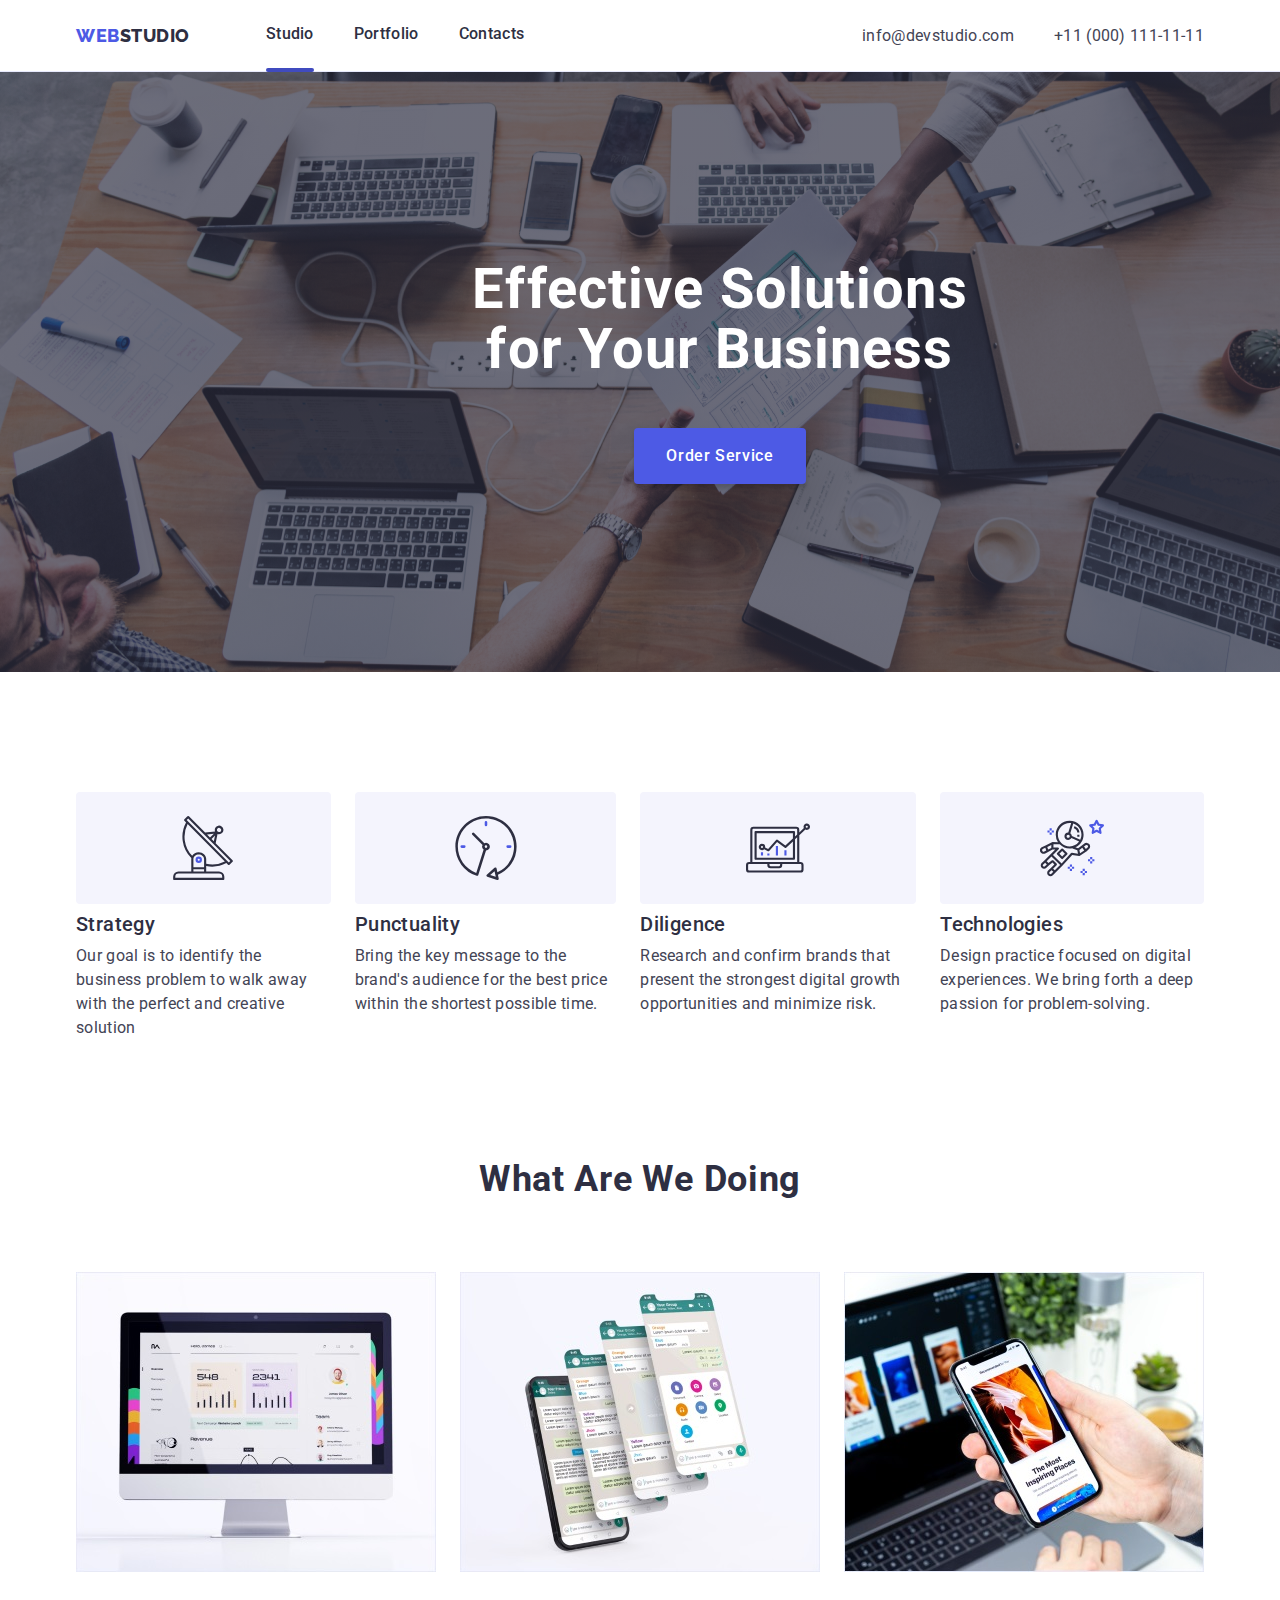
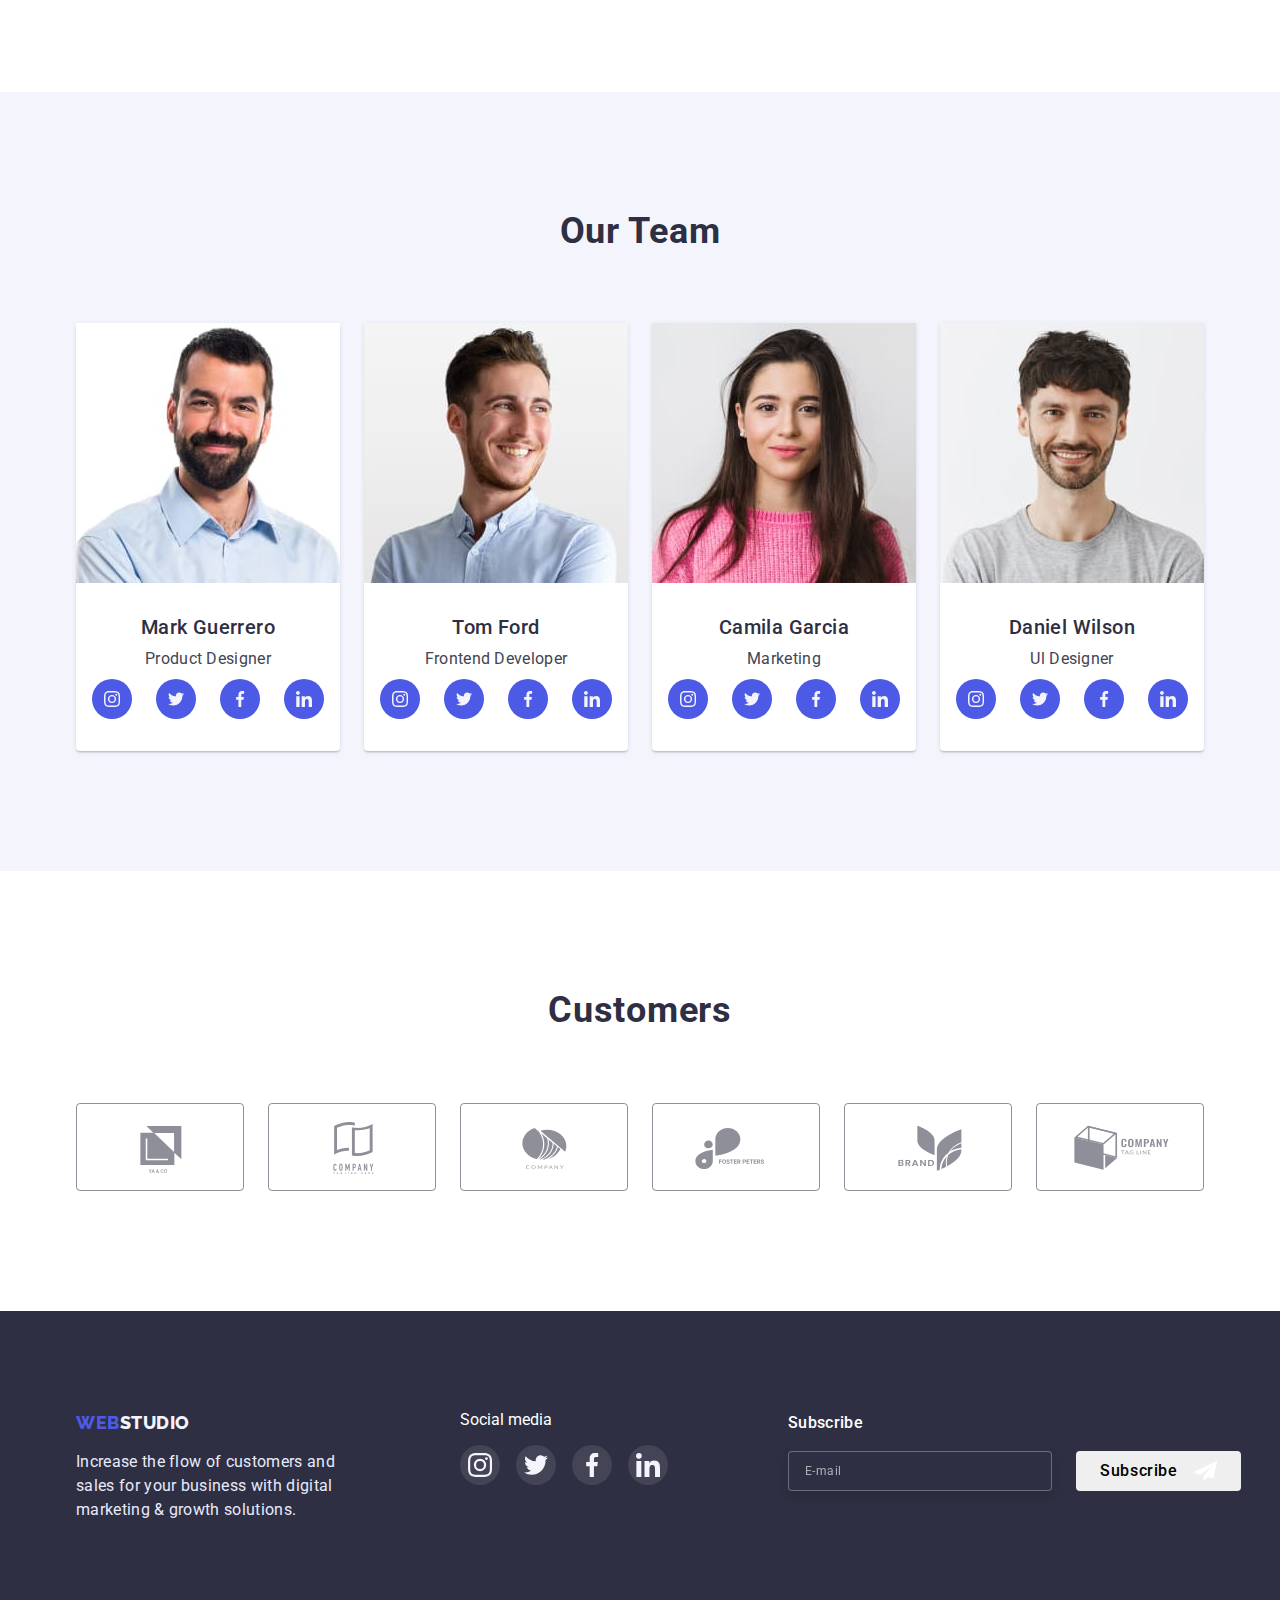
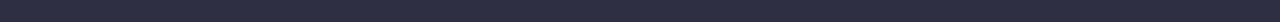
==== commit c462505a: "Add files via upload" ====
--- a/index.html
+++ b/index.html
@@ -442,22 +442,79 @@
                 <svg class="social-icon-footer" width="40" height="40">
                 <use href="./images/icons.svg#icon-linkedin--1"></use>
                                     </svg>
-                                </a>
-                            </li>
-                        </ul>
-                                </div>
-                            </div> 
-                    </footer>
-                    <div class="backdrop is-hidden" data-modal>
-                        <div class="modal">
-                            <button type ="button" class ="modal-close" data-modal-close>
-                                <svg class="modal-icon" width="8" height="8">
-                                    <use href ="./images/icons.svg#icon-close">
-                                    </use>
-                                </svg>
-                            </button>
+                                    </a>
+                                </li>
+                            </ul>
                         </div>
-                        </div>
-                        <script src="./js/modal.js"></script>
+<!-------------------------Subscribe ---------------->
+<div class="footer-subscribe">
+    <p class="subscribe-title">Subscribe</p>
+    <form class="subscribe-form">
+    <input 
+    type="email" 
+    class="subscribe-email" 
+    placeholder="E-mail" />
+    <button type="submit" class="subscribe-text">
+        Subscribe
+        <svg class="subscribe-icon" width="24" height="24">
+        <use href="./images/icons.svg#icon-send-icon"></use>
+        </svg>
+    </button>
+                </form>
+            </div>
+        </div>
+        </footer>
+
+<div class="backdrop is-hidden" data-modal>
+<div class="modal">
+<button data-modal-close class ="modal-close" type ="button">
+    <svg class="modal-close-icon" width="8" height="8">
+        <use href ="./images/icons.svg#icon-close"></use>
+    </svg>
+</button>
+
+
+<strong class="modal-title">Leave your contacts and we will call you back</strong>
+        <form class="order-form" name="order_form">
+            <label class="order-form-label" for="user_name">Name*</label>
+            <div class="order-form-group">
+                <input class="order-form-field" 
+                type="text" 
+                name="user_name"
+                id="user-name" required />
+                <svg class="order-form-icon" width="18" height="24">
+                <use href="./images/icons.svg#icon-person-icon"></use>
+                </svg>
+            </div>
+            <label class="order-form-label" for="user_phone">Phone*</label>
+                <div class="order-form-group">  
+                    <input class="order-form-field" type="text" name="user_phone" id="user_phone" required />
+                    <svg class="order-form-icon" width="18" height="18">
+                        <use href="./images/icons.svg#icon-phone-icon"></use>  
+                    </svg>
+                </div>
+            <label class="order-form-label" for="user_mail">Email*</label>
+                <div class="order-form-group">  
+                    <input class="order-form-field" type="text" name="user_mail" id="user_mail" required />
+                    <svg class="order-form-icon" width="18" height="24">
+                    <use href="./images/icons.svg#icon-email-icon"></use>
+                    </svg>
+                </div>
+                <label class="order-form-label" for="user_comment">Comment</label>
+                <textarea class="order-form-comment" 
+                name="user_comment" 
+                id="user-comment" 
+                placeholder="Text input"></textarea>
+                <label class="order-form-agreement">
+                    <input class="order-form-checkbox" type="checkpox">
+                    <span class="order-form-description">I accept the terms and conditions of the 
+                        <a class="order-form-link" href="">Privacy Policy</a>
+                    </span>
+                </label>
+            <button class="order-form-button button" type="submit">Send</button>    
+            </form>    
+        </div>
+    </div>
+            <script src="./js/modal.js"></script>
                 </body>
             </html>--- a/css/styles.css
+++ b/css/styles.css
@@ -52,10 +52,10 @@
 height:auto;
 }
 .container{
-max-width: 1158px;
-margin-left: auto;
-margin-right: auto;
-padding: 0 15px;
+    max-width: 1158px;
+    padding-left: 15px;
+    padding-right: 15px;
+    margin: 0 auto;
 }
 button{
 cursor: pointer;
@@ -71,6 +71,7 @@
 body{
 background-color: #FFFFFF;
 font-family: var( --primary-font);
+margin:0;
 }
 
 .section{
@@ -145,8 +146,10 @@
 padding-bottom: 24px;
 display: block;
 transition-property: color;
-transition: 250ms cubic-bezier(0.4, 0, 0.2, 1);
-}
+transition-duration: 250ms;
+transition-timing-function: cubic-bezier(0.4, 0, 0.2, 1);
+}
+
 .nav-link:hover, 
 .nav-link:focus{
 color: #404BBF; 
@@ -170,7 +173,8 @@
 padding-bottom:24px;
 padding-top: 24px;
 transition-property: color;
-transition: 250ms cubic-bezier(0.4, 0, 0.2, 1);
+transition-duration: 250ms;
+transition-timing-function: cubic-bezier(0.4, 0, 0.2, 1);
 }
 .contact-link:hover, 
 .contact-link:focus{ 
@@ -229,7 +233,8 @@
 box-shadow: 0px 4px 4px rgba(0, 0, 0, 0.15);
 border-radius: 4px;
 transition-property: background-color;
-transition: 250ms cubic-bezier(0.4, 0, 0.2, 1);
+transition-duration: 250ms;
+transition-timing-function: cubic-bezier(0.4, 0, 0.2, 1);
 }
 .hero-button:hover,
 .hero-button:focus{
@@ -361,7 +366,8 @@
 background-color: #4d5ae5;
 border-radius: 50%;
 transition-property: background-color;
-transition: 250ms cubic-bezier(0.4, 0, 0.2, 1);
+transition-duration: 250ms;
+transition-timing-function: cubic-bezier(0.4, 0, 0.2, 1);
 }
 .social-icon{
 fill: #FFFFFF;
@@ -385,9 +391,10 @@
 box-sizing: border-box;
 border: 1px solid #8E8F99;
 border-radius: 4px;
+color: #8E8F99;
 transition-property: border, fill;
-color: #8E8F99;
-transition: 250ms cubic-bezier(0.4, 0, 0.2, 1);
+transition-duration: 250ms;
+transition-timing-function: cubic-bezier(0.4, 0, 0.2, 1);
 }
 .customers-link:hover,
 .customers-link:focus {
@@ -441,15 +448,16 @@
 border: 1px solid #E7E9FC;
 border-radius: 4px;
 background: #F4F4FD;
-transition-property: background-color, color, box-shadow;
-transition-duration: 250ms;
-transition-timing-function: cubic-bezier(0.4, 0, 0.2, 1);
-}
-
-.button-portfolio :focus,
-.button-portfolio :hover{
-color: #404BBF;
-background-color: #f4f4fd;
+transition-property: border, background-color, color, box-shadow;
+transition-duration: 250ms;
+transition-timing-function: cubic-bezier(0.4, 0, 0.2, 1);
+}
+
+.button-portfolio:focus,
+.button-portfolio:hover{
+
+color: #f4f4fd;
+background-color: #404BBF;
 box-shadow: 0px 3px 1px rgba(0, 0, 0, 0.1), 0px 2px 1px rgba(0, 0, 0, 0.08),
 0px 2px 2px rgba(0, 0, 0, 0.12);
 }
@@ -466,13 +474,16 @@
 background: #404BBF;
 box-shadow: 0px 3px 1px rgba(0, 0, 0, 0.1), 0px 2px 1px rgba(0, 0, 0, 0.08), 0px 2px 2px rgba(0, 0, 0, 0.12);
 border-radius: 4px;
-transition-property: background-color, color, box-shadow;
+transition-property: border,background-color, color, box-shadow;
 transition-duration: 250ms;
 transition-timing-function: cubic-bezier(0.4, 0, 0.2, 1);
 }
 .button-portfolio-all:hover
 .button-portfolio-all:focus{
 color:#404BBF;
+background-color: #404BBF;
+box-shadow: 0px 3px 1px rgba(0, 0, 0, 0.1), 0px 2px 1px rgba(0, 0, 0, 0.08),
+0px 2px 2px rgba(0, 0, 0, 0.12);
 }
 .example-buttons{
 display: flex;
@@ -507,7 +518,7 @@
 
 
 .link-portfolio{
-text-decorioation:none;
+text-decoration:none;
 color:currentColor;
 display: block;
 transition-property: box-shadow;
@@ -548,12 +559,12 @@
 .link-portfolio:focus .overlay-card{
 transform: translate(0, 0);
 }
-.link-menu-active,
-.link-portfolio-link{
-color:#404BBF;
-
-}
-.link-menu-active::after {
+.link-portfolio-link, 
+.link-menu-active{
+    text-decoration: none;
+}
+
+.link-menu-active::after{
 bottom: -1px;
 position: absolute;
 content: "";
@@ -562,6 +573,19 @@
 height: 4px;
 background-color: #404BBF;
 border-radius: 2px;
+text-decoration:none;
+
+}
+.link-portfolio-link::after{
+    bottom: -1px;
+position: absolute;
+content: "";
+display: block;
+width: 100%;
+height: 4px;
+background-color: #404BBF;
+border-radius: 2px;
+text-decoration:none;
 
 }
 
@@ -643,8 +667,76 @@
 }
 
 /*=================/FOOTER===============*/
-
-/*==========modal===========*/
+/*===============Subcribe===============*/
+/*.footer-subscribe {
+margin-left: 80px;
+}*/
+.subscribe-title{
+font-weight: 500;
+line-height: 1.5;
+letter-spacing: 0.02em;
+color:white;
+margin-bottom: 16px;
+}
+.subscribe-email{
+width: 264px;
+height: 40px;
+padding-left: 16px;
+border: 1px solid rgba(255, 255, 255, 0.3);
+filter: drop-shadow(0px 4px 4px rgba(0, 0, 0, 0.15));
+border-radius: 4px;
+background-color: #2E2F42;
+color: rgba(255, 255, 255, 0.6);
+padding-left: 16px;
+display: flex;
+font-size: 12px;
+line-height: 2.0;
+letter-spacing: 0.04em;
+align-items: center;
+
+}
+.subscribe-form {
+display: flex;
+gap: 24px;
+
+}
+.subscribe-email::placeholder{
+    font-size: 12px;
+    line-height: 2.0;
+    letter-spacing: 0.04em;
+    color: rgba(255, 255, 255, 0.6);
+}
+.subscribe-text {
+    display: flex;
+    padding: 8px 24px 8px 24px;
+    width: 165px;
+    height: 40px;
+    font-weight: 500;
+    font-size: 16px;
+    border-radius: 4px;
+    line-height: 1.5;
+    letter-spacing: 0.04em;
+    text-align: center;
+    align-items: center;
+    border: none;
+    position: relative;
+    border-radius: 4px;
+transition: background-color 250ms cubic-bezier(0.4, 0, 0.2, 1);
+
+}
+.subscribe-text:hover,
+.subscribe-text:focus{
+background-color:#404BBF;
+color:white;
+}
+.subscribe-icon{
+    fill: white;
+    position: absolute;
+    right: 24px;;
+}
+
+/*==========modal===========++++++++++++++++*/
+
 .backdrop{
 position: fixed;
 top:0;
@@ -657,16 +749,23 @@
 transition-duration: 250ms;
 transition-timing-function:cubic-bezier (0.4, 0, 0.2, 1);
 }
-
+.backdrop.is-hidden {
+    opacity: 0;
+    pointer-events: none;
+    visibility: hidden;
+}
+.backdrop.is-hidden .modal {
+    transform: translate(-50%, -50%) scale(0.9);
+}
 .modal{
 position: absolute;
 top: 50%;
 left: 50%;
-transform: translate(-50%, -50%);
-background:#FCFCFC;
+background-color:#FCFCFC;
 width: 408px;
 height: 576px;
 border-radius: 4px;
+padding: 40px;
 box-shadow: 0px 1px 1px rgba(0, 0, 0, 0.14), 0px 1px 3px rgba(0, 0, 0, 0.12),
     0px 2px 1px rgba(0, 0, 0, 0.2);
 transform: translate(-50%, -50%) scale(1);
@@ -674,44 +773,148 @@
 transition-duration: 250ms;
 transition-timing-function: cubic-bezier(0.4, 0, 0.2, 1);
 }
-.backdrop.is-hidden{
-opacity: 0;
-pointer-events: none;
-visibility: hidden;
-}
-.backdrop .is-hidden .modal{
-transform:translate(-50%, -50%);
-background-color: #fcfcfc;
-width:408px;
-height: 576px;
-border-radius: 4px;
-box-shadow: 0px 1px 1px rgba(0, 0, 0, 0.14), 0px 1px 3px rgba(0, 0, 0, 0.12),
-    0px 2px 1px rgba(0, 0, 0, 0.2);
-transform: translate(-50%, -50%) scale(1);
-transition-property: transform;
-transition-duration: 250ms;
-transition-timing-function: cubic-bezier(0.4, 0, 0.2, 1);
-}
 
 .modal-close{
-
-display: flex;
+display: flex;
+position: absolute;
 align-items: center;
 justify-content: center;
 position: absolute;
+padding: 0;
 top: 24px;
 right: 24px;
 width: 24px;
 height: 24px;
-background-color: #E7E9FC;
-border: none;
+background-color: #e7e9fc;
+border: 1px solid rgba(0, 0, 0, 0.1);
 border-radius: 50%;
-transition: 250ms cubic-bezier(0.4, 0, 0.2, 1);
+transition-property: background-color;
+transition-duration: 250ms;
+transition-timing-function: cubic-bezier(0.4, 0, 0.2, 1);
 
 }
 .modal-close:hover,
 .modal-close:focus{
-background-color: #404BBF;;
-}
-
-
+background-color: #404BBF;
+
+}
+
+
+.modal-title {
+    display: block;
+    margin-bottom: 14px;
+    font-size: 16px;
+    text-align: center;
+    letter-spacing: 0.02em;
+    line-height: 1.5;
+    font-weight: 500;
+    color: #2e2f42;
+}
+.order-form-label {
+    display: block;
+    margin-bottom: 4px;
+    font-size: 12px;
+    color: #8e8f99;
+}
+.order-form-group {
+    margin-bottom: 8px;
+    position: relative;
+}
+.order-form-field {
+    display: block;
+    width: 100%;
+    height: 40px;
+    padding-left: 38px;
+    border: 1px solid rgba(33, 33, 33, 0.2);
+    border-radius: 4px;
+    outline: transparent;
+    transition-property: border-color;
+    transition-duration: 250ms;
+    transition-timing-function: cubic-bezier(0.4, 0, 0.2, 1);
+}
+.order-form-field:focus {
+    border-color: #4d5ae5;
+}
+.order-form-comment{
+    display: block;
+    width:100%;
+    height: 120px;
+    padding: 8px 16px;
+    color:rgba(117, 117, 117, 0.5);
+    border-radius: 4px;
+    outline:transparent;
+    transition-property: border-color,border;
+    transition-duration: 250ms;
+    transition-timing-function: cubic-bezier(0.4, 0, 0.2, 1);
+    resize:none;
+    margin-bottom: 16px;
+    
+}
+.order-form-comment:focus {
+    border-color: #4d5ae5;
+    border: 1px solid  #4d5ae5;
+}
+.order-form-icon {
+    position: absolute;
+    top:20%;
+    left:-50%;
+    transition:(50%,50%);
+    left:19px;
+    pointer-events:none;
+    transition-property: fill;
+    transition-duration: 250ms;
+    transition-timing-function: cubic-bezier(0.4, 0, 0.2, 1);
+    
+}
+.order-form-icon:hover,
+.order-form-icon:focus{
+    color:#4D5AE5;
+    text-align: center;
+
+}
+.order-form-field:focus + .order-form-icon {
+    fill: #4d5ae5;
+}
+.order-form-agreement{
+    display: flex;
+    align-items: center;
+    justify-content: center;
+    gap: 8px;
+    margin-bottom: 24px;
+}
+.order-form-description{
+display:block;
+font-size: 12px;
+line-height: 1.3;
+letter-spacing: 0.04em;
+color: #757575;
+}
+.order-form-link {
+    color: #4d5ae5;
+    text-decoration: underline;
+}
+.order-form-checkbox{
+    appearance:none;
+    width:16px;
+    height: 16px;
+    border: 1.25px solid  #2e2f42;
+    border-radius: 2px;
+    background-image: url("http://www.w3.org/2000/svg" width="10px" height="8px" viewBox="0 0 24 24"><path fill="currentColor" d="m10.6 16.2l7.05-7.05l-1.4-1.4l-5.65 5.65l-2.85-2.85l-1.4 1.4l4.25 4.25ZM5 21q-.825 0-1.413-.588T3 19V5q0-.825.588-1.413T5 3h14q.825 0 1.413.588T21 5v14q0 .825-.588 1.413T19 21H5Z" />);
+    background-repeat: no-repeat;
+    background-position: center;
+}
+.order-form-checkbox:checked {
+    background-color: #404bbf;
+    border-color: #404bbf;
+}
+
+.order-form-button {
+    display: block;
+    margin-left: auto;
+    margin-right: auto;
+    width: 169px;
+    height: 56px;
+    color:#FFFFFF;
+    background:#4D5AE5;
+    border-radius: 4px;
+}
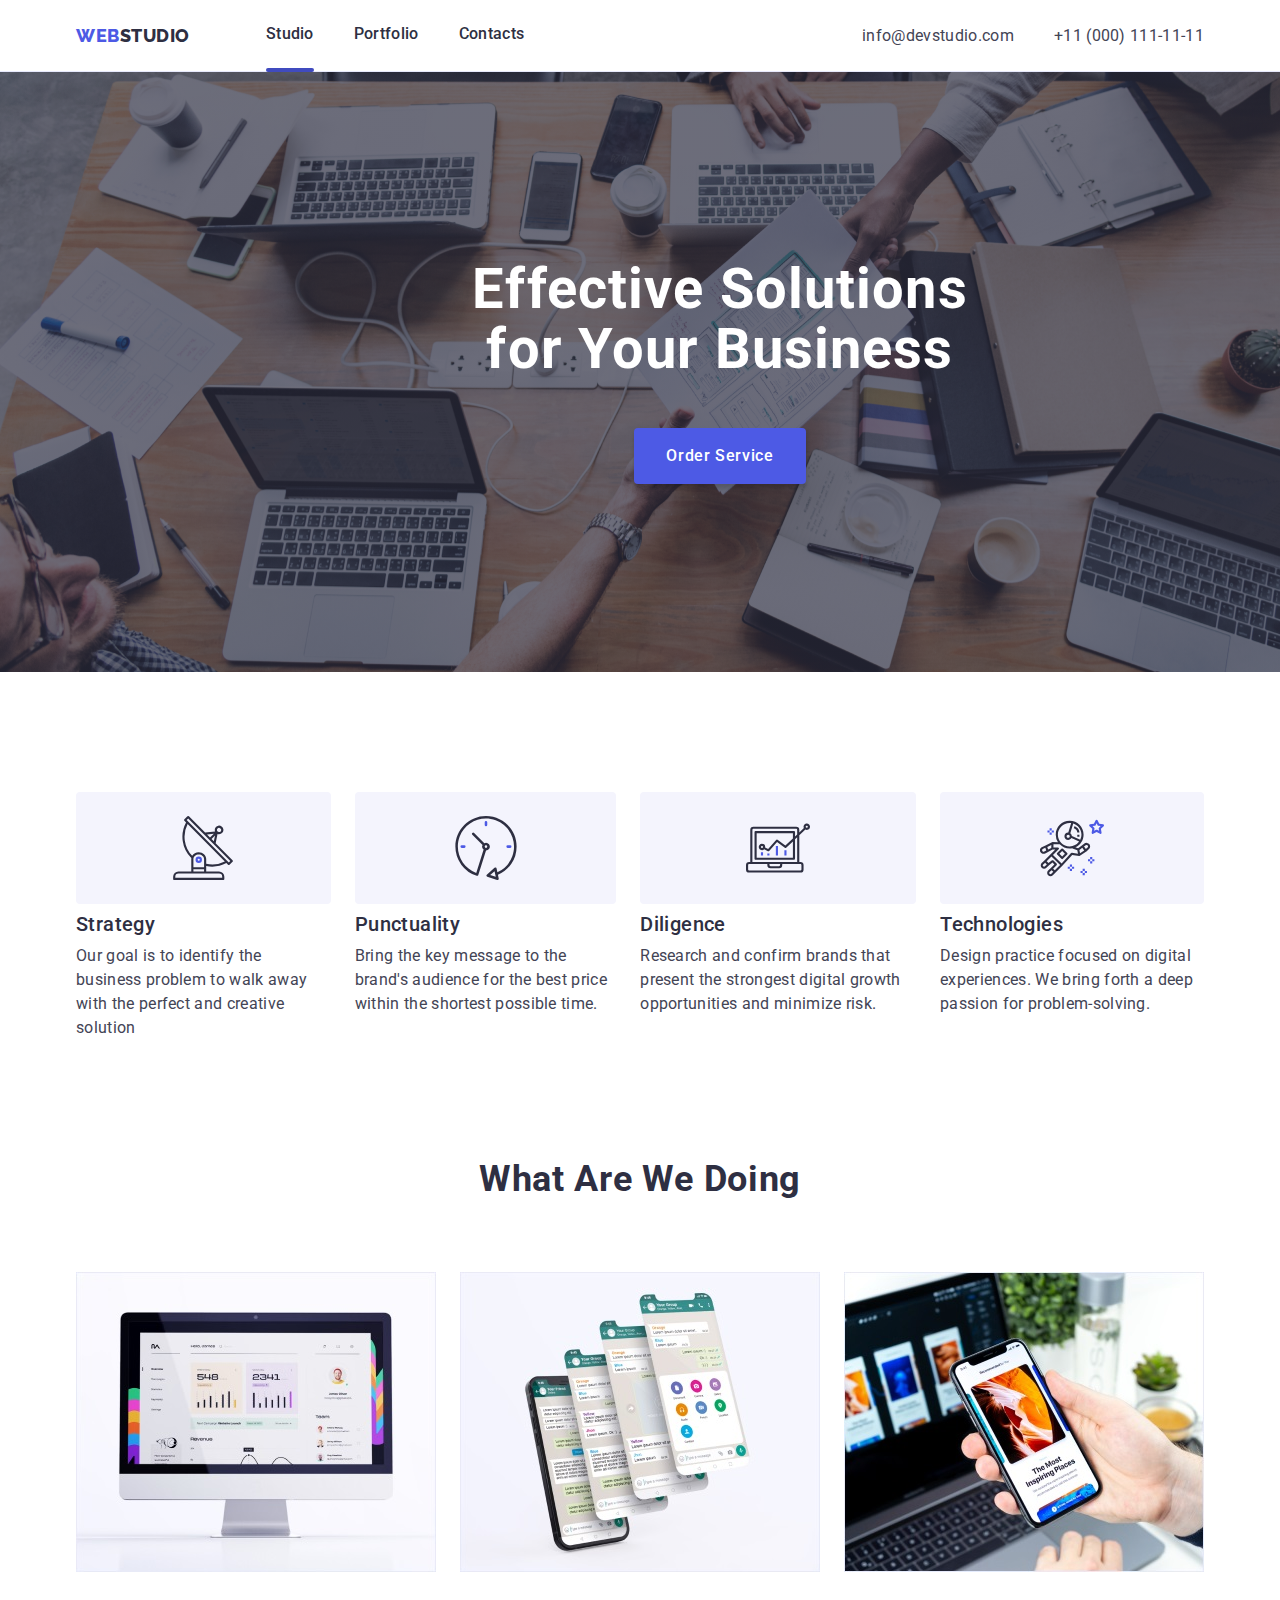
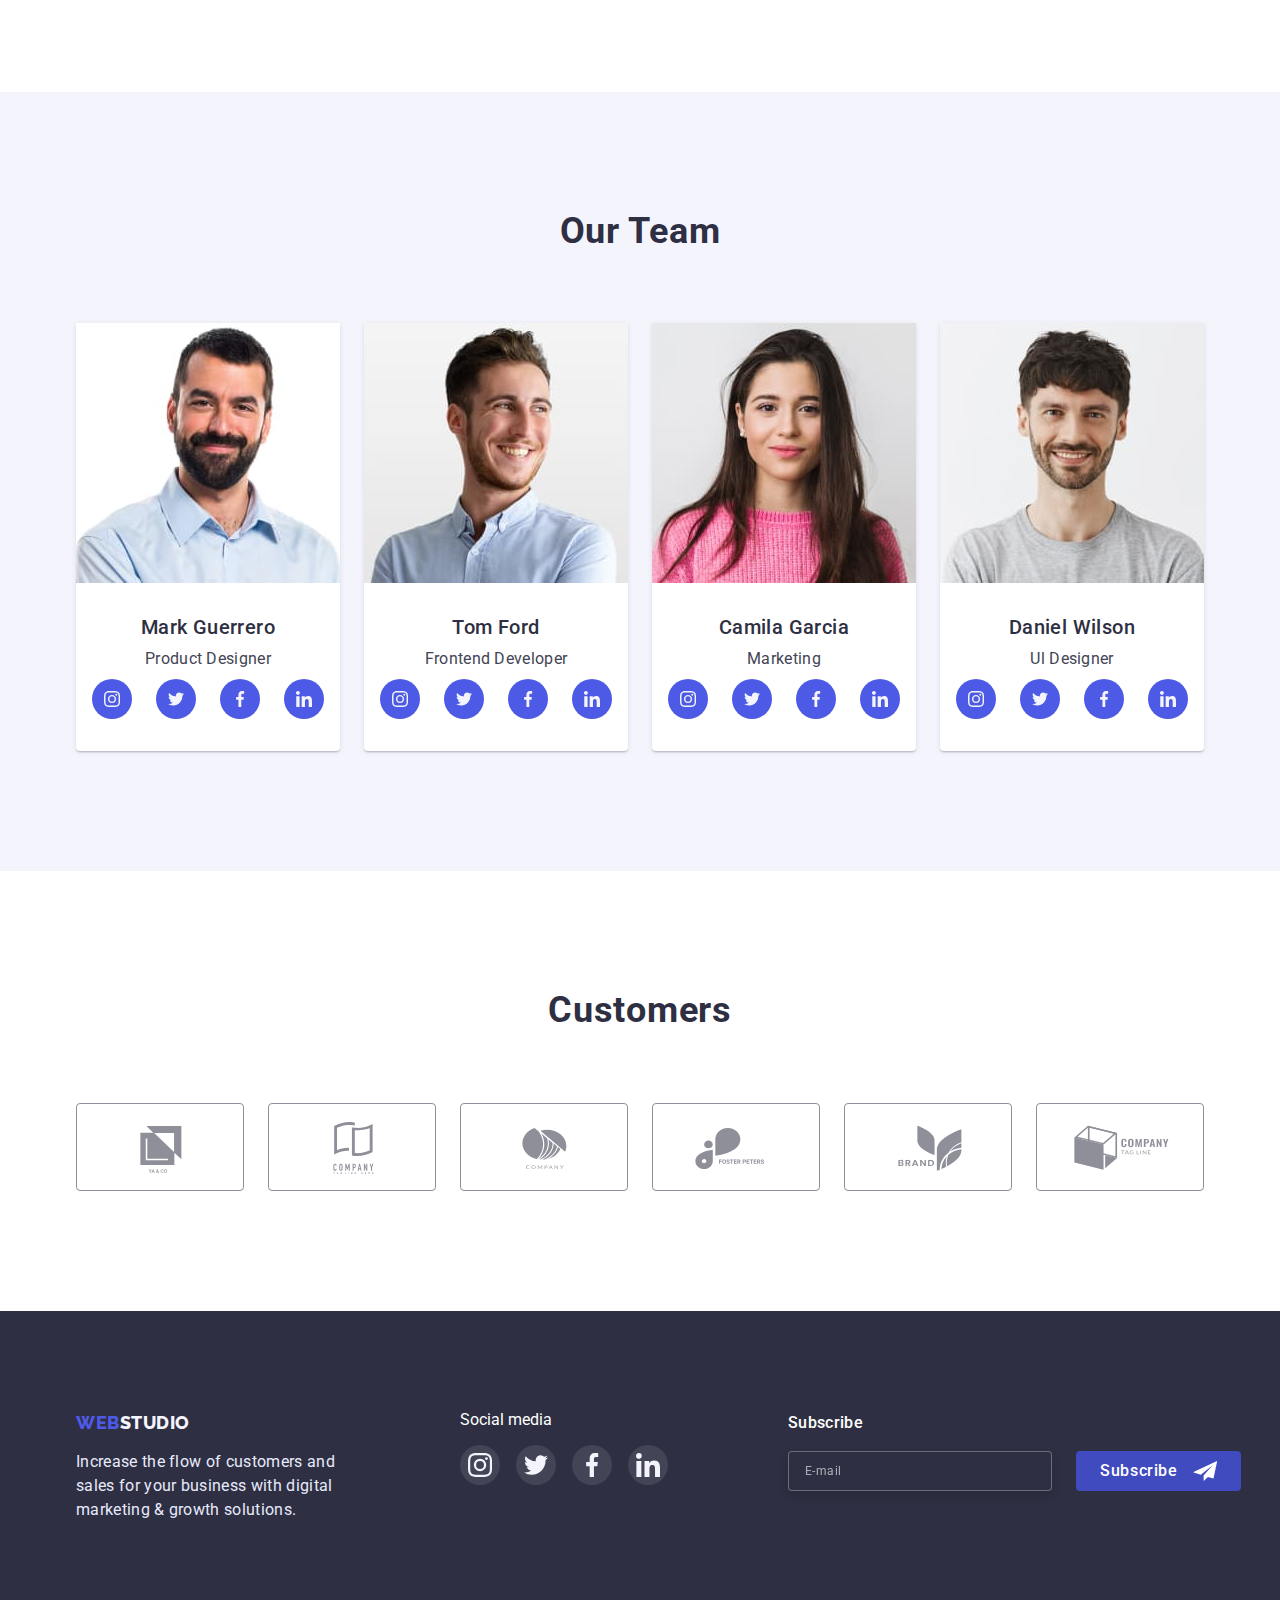
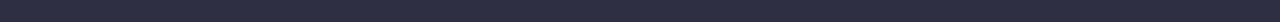
==== commit 53d3a5f5: "Add files via upload" ====
--- a/index.html
+++ b/index.html
@@ -452,7 +452,7 @@
     <form class="subscribe-form">
     <input 
     type="email" 
-    class="subscribe-email" 
+    class="subscribe-email" required
     placeholder="E-mail" />
     <button type="submit" class="subscribe-text">
         Subscribe
@@ -482,7 +482,7 @@
                 type="text" 
                 name="user_name"
                 id="user-name" required />
-                <svg class="order-form-icon" width="18" height="24">
+                <svg class="order-form-icon" width="18" height="18">
                 <use href="./images/icons.svg#icon-person-icon"></use>
                 </svg>
             </div>
@@ -496,7 +496,7 @@
             <label class="order-form-label" for="user_mail">Email*</label>
                 <div class="order-form-group">  
                     <input class="order-form-field" type="text" name="user_mail" id="user_mail" required />
-                    <svg class="order-form-icon" width="18" height="24">
+                    <svg class="order-form-icon" width="18" height="18">
                     <use href="./images/icons.svg#icon-email-icon"></use>
                     </svg>
                 </div>
--- a/css/styles.css
+++ b/css/styles.css
@@ -722,17 +722,19 @@
     position: relative;
     border-radius: 4px;
 transition: background-color 250ms cubic-bezier(0.4, 0, 0.2, 1);
+background-color: #404BBF;
+color: white;
 
 }
 .subscribe-text:hover,
 .subscribe-text:focus{
 background-color:#404BBF;
-color:white;
+color: white;
 }
 .subscribe-icon{
     fill: white;
     position: absolute;
-    right: 24px;;
+    right: 24px;
 }
 
 /*==========modal===========++++++++++++++++*/
@@ -761,11 +763,11 @@
 position: absolute;
 top: 50%;
 left: 50%;
+padding: 72px 24px 24px 24px;
 background-color:#FCFCFC;
 width: 408px;
-height: 576px;
-border-radius: 4px;
-padding: 40px;
+height: 584px;
+border-radius: 4px;
 box-shadow: 0px 1px 1px rgba(0, 0, 0, 0.14), 0px 1px 3px rgba(0, 0, 0, 0.12),
     0px 2px 1px rgba(0, 0, 0, 0.2);
 transform: translate(-50%, -50%) scale(1);
@@ -786,7 +788,7 @@
 width: 24px;
 height: 24px;
 background-color: #e7e9fc;
-border: 1px solid rgba(0, 0, 0, 0.1);
+border: 1px rgba(0, 0, 0, 0.1);
 border-radius: 50%;
 transition-property: background-color;
 transition-duration: 250ms;
@@ -799,6 +801,16 @@
 
 }
 
+.modal-close:hover .modal-close-icon,
+.modal-close:focus .modal-close-icon{
+fill: #FFFFFF;
+        
+}
+.modal-close-icon {
+transition-property: fill;
+    transition-duration: 250ms;
+    transition-timing-function: cubic-bezier(0.4, 0, 0.2, 1);
+}
 
 .modal-title {
     display: block;
@@ -856,7 +868,7 @@
 }
 .order-form-icon {
     position: absolute;
-    top:20%;
+    top:25%;
     left:-50%;
     transition:(50%,50%);
     left:19px;
@@ -893,20 +905,25 @@
     color: #4d5ae5;
     text-decoration: underline;
 }
+
 .order-form-checkbox{
-    appearance:none;
+    right:auto;
+    appearance: none;
     width:16px;
     height: 16px;
     border: 1.25px solid  #2e2f42;
     border-radius: 2px;
-    background-image: url("http://www.w3.org/2000/svg" width="10px" height="8px" viewBox="0 0 24 24"><path fill="currentColor" d="m10.6 16.2l7.05-7.05l-1.4-1.4l-5.65 5.65l-2.85-2.85l-1.4 1.4l4.25 4.25ZM5 21q-.825 0-1.413-.588T3 19V5q0-.825.588-1.413T5 3h14q.825 0 1.413.588T21 5v14q0 .825-.588 1.413T19 21H5Z" />);
+    background-image: url("data:image/svg+xml,%3Csvg xmlns='http://www.w3.org/2000/svg' width='24' height='24' viewBox='0 0 24 24'%3E%3Cpath fill='%23404bbf' d='m10.6 16.2l7.05-7.05l-1.4-1.4l-5.65 5.65l-2.85-2.85l-1.4 1.4l4.25 4.25ZM5 21q-.825 0-1.413-.588T3 19V5q0-.825.588-1.413T5 3h14q.825 0 1.413.588T21 5v14q0 .825-.588 1.413T19 21H5Z'/%3E%3C/svg%3E");
     background-repeat: no-repeat;
     background-position: center;
 }
-.order-form-checkbox:checked {
-    background-color: #404bbf;
+
+.order-form-checkbox:checked+ .order-form-description {
+    background-color: #9B9B9B;
     border-color: #404bbf;
 }
+
+
 
 .order-form-button {
     display: block;
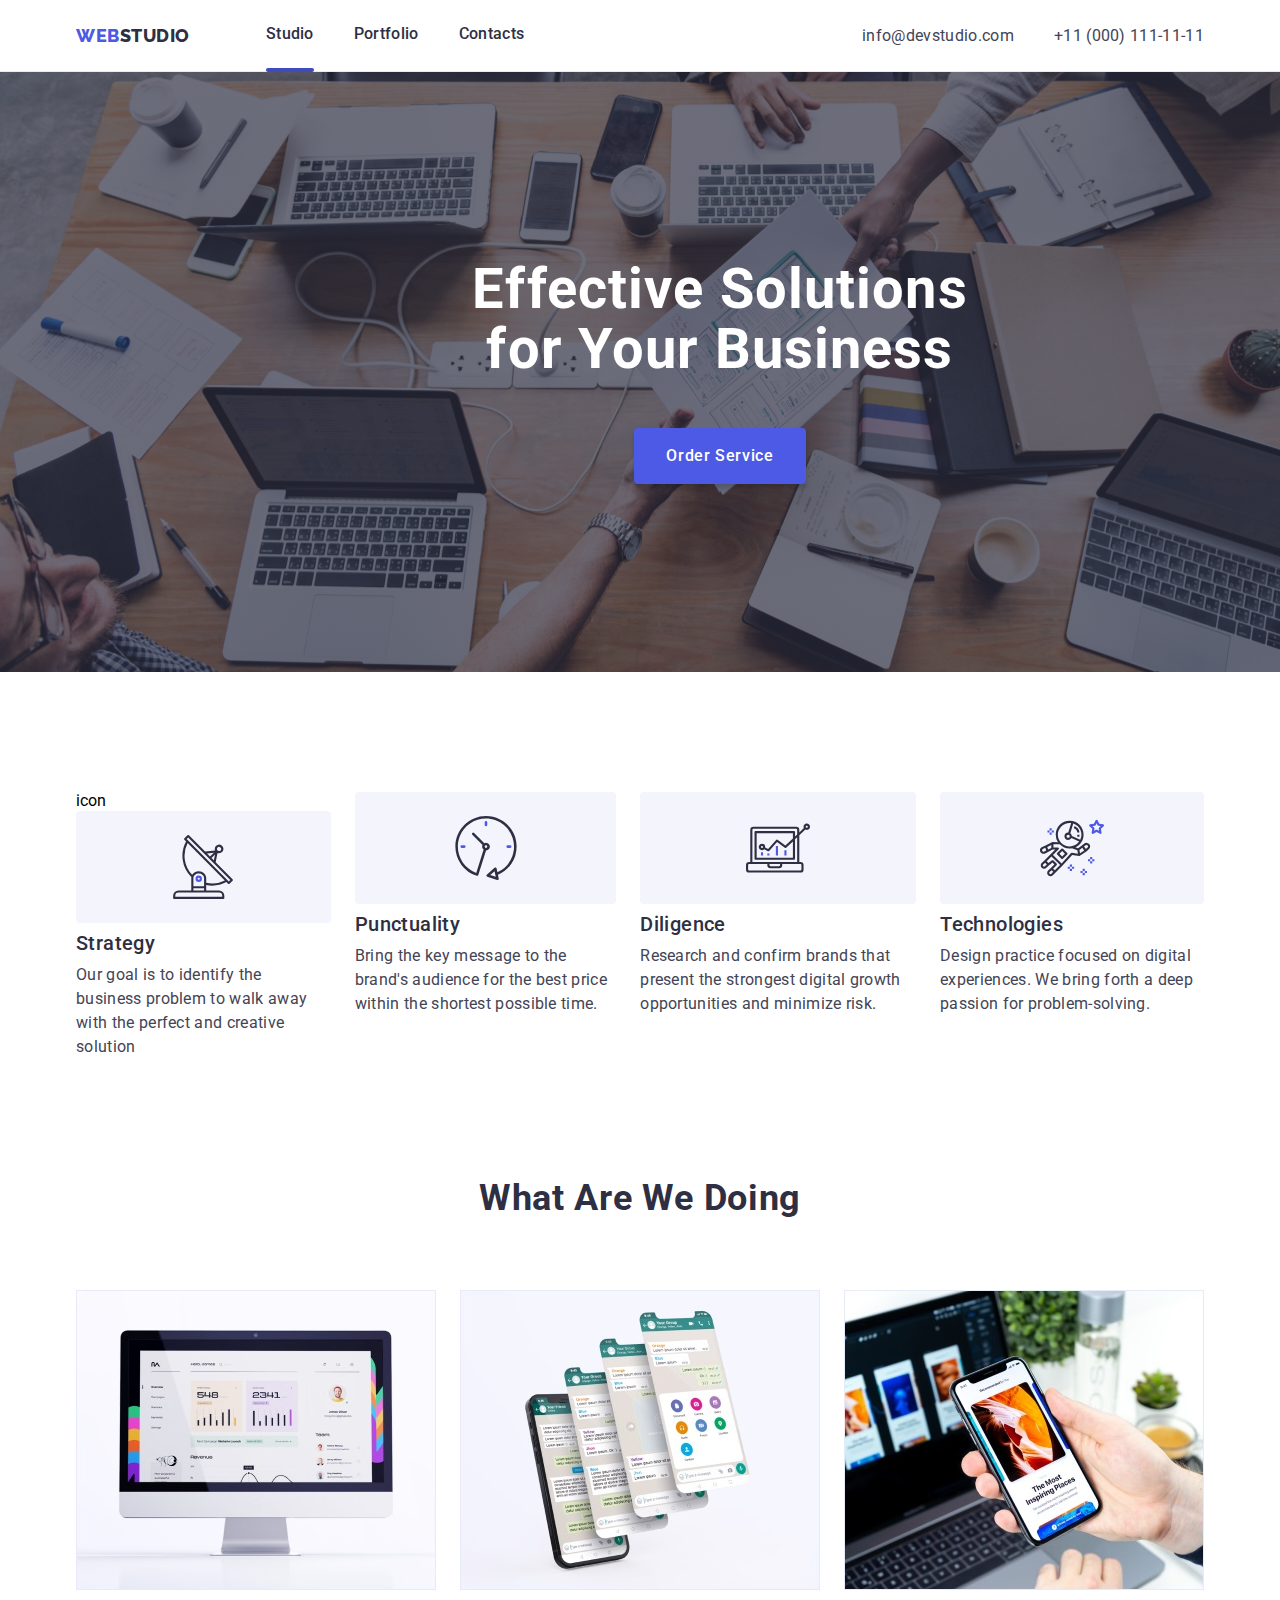
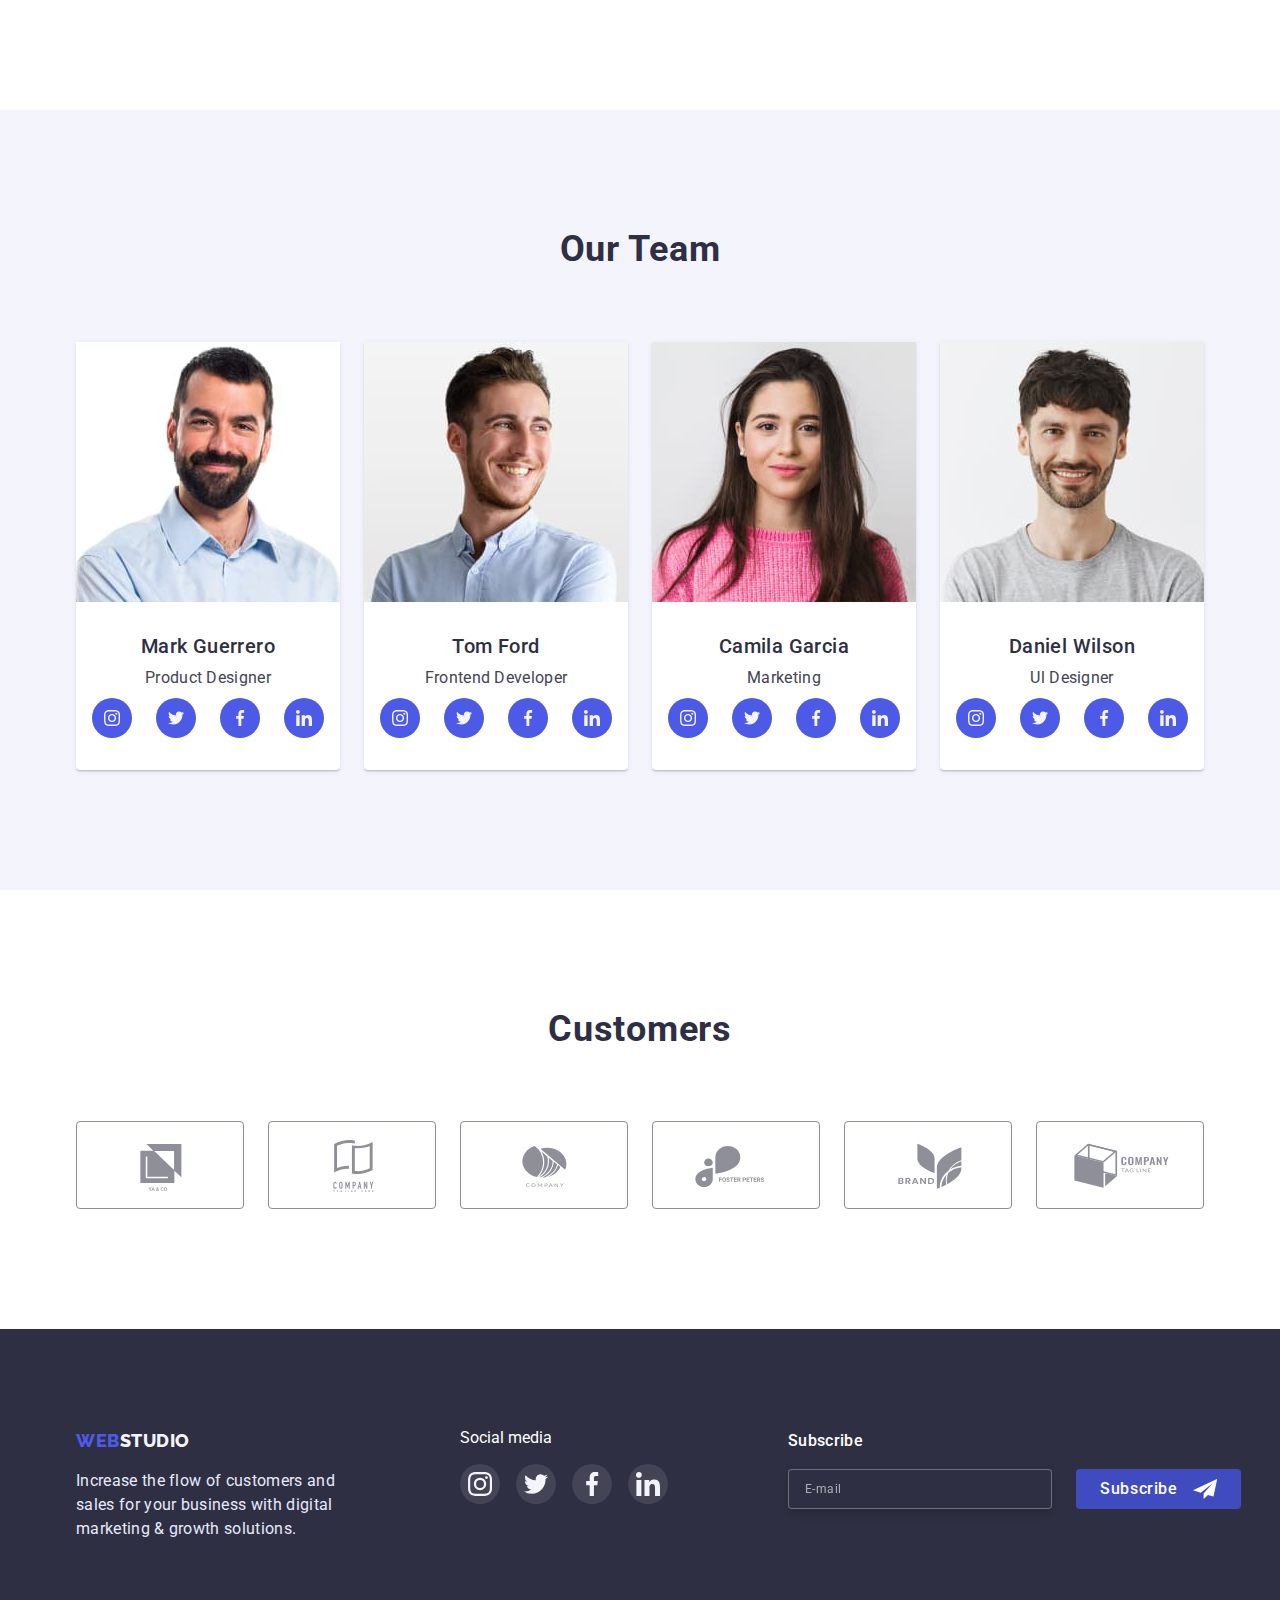
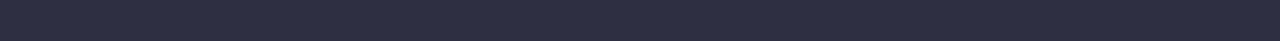
==== commit 1d6a8614: "Add files via upload" ====
--- a/index.html
+++ b/index.html
@@ -55,7 +55,7 @@
                 <div class = "container">
                     <h2 class="visually-hidden" >Methods</h2>
                 <ul class ="methods-list list">
-                <li class="methods-list-item">
+                <li class="methods-list-item">icon
                     <div class="icons-container">
                         <svg class="first-icon"  width="64" height="64">
                         <use href="./images/icons.svg#icon-antenna"></use>
@@ -482,21 +482,21 @@
                 type="text" 
                 name="user_name"
                 id="user-name" required />
-                <svg class="order-form-icon" width="18" height="18">
+                <svg class="order-form-icon" width="22" height="24">
                 <use href="./images/icons.svg#icon-person-icon"></use>
                 </svg>
             </div>
             <label class="order-form-label" for="user_phone">Phone*</label>
                 <div class="order-form-group">  
                     <input class="order-form-field" type="text" name="user_phone" id="user_phone" required />
-                    <svg class="order-form-icon" width="18" height="18">
+                    <svg class="order-form-icon" width="18" height="24">
                         <use href="./images/icons.svg#icon-phone-icon"></use>  
                     </svg>
                 </div>
             <label class="order-form-label" for="user_mail">Email*</label>
                 <div class="order-form-group">  
                     <input class="order-form-field" type="text" name="user_mail" id="user_mail" required />
-                    <svg class="order-form-icon" width="18" height="18">
+                    <svg class="order-form-icon" width="18" height="24">
                     <use href="./images/icons.svg#icon-email-icon"></use>
                     </svg>
                 </div>
@@ -506,7 +506,7 @@
                 id="user-comment" 
                 placeholder="Text input"></textarea>
                 <label class="order-form-agreement">
-                    <input class="order-form-checkbox" type="checkpox">
+                    <input class="order-form-checkbox" type="checkbox">
                     <span class="order-form-description">I accept the terms and conditions of the 
                         <a class="order-form-link" href="">Privacy Policy</a>
                     </span>
--- a/css/styles.css
+++ b/css/styles.css
@@ -120,7 +120,7 @@
 .site-nav-item::after{
 content:"";
 display: block;
-height: 4;
+
 width: 100%;
 border-radius: 4px;
 background-color:#404BBF;
@@ -867,6 +867,7 @@
     border: 1px solid  #4d5ae5;
 }
 .order-form-icon {
+    margin-left:auto;
     position: absolute;
     top:25%;
     left:-50%;
@@ -893,9 +894,10 @@
     justify-content: center;
     gap: 8px;
     margin-bottom: 24px;
+
 }
 .order-form-description{
-display:block;
+    display:block;
 font-size: 12px;
 line-height: 1.3;
 letter-spacing: 0.04em;
@@ -907,22 +909,26 @@
 }
 
 .order-form-checkbox{
-    right:auto;
+    padding-left: 16px;
     appearance: none;
     width:16px;
     height: 16px;
     border: 1.25px solid  #2e2f42;
     border-radius: 2px;
-    background-image: url("data:image/svg+xml,%3Csvg xmlns='http://www.w3.org/2000/svg' width='24' height='24' viewBox='0 0 24 24'%3E%3Cpath fill='%23404bbf' d='m10.6 16.2l7.05-7.05l-1.4-1.4l-5.65 5.65l-2.85-2.85l-1.4 1.4l4.25 4.25ZM5 21q-.825 0-1.413-.588T3 19V5q0-.825.588-1.413T5 3h14q.825 0 1.413.588T21 5v14q0 .825-.588 1.413T19 21H5Z'/%3E%3C/svg%3E");
+    /*background-image: url("data:image/svg+xml,%3Csvg xmlns='http://www.w3.org/2000/svg' width='24' height='24' viewBox='0 0 24 24'%3E%3Cpath fill='%23404bbf' d='m10.6 16.2l7.05-7.05l-1.4-1.4l-5.65 5.65l-2.85-2.85l-1.4 1.4l4.25 4.25ZM5 21q-.825 0-1.413-.588T3 19V5q0-.825.588-1.413T5 3h14q.825 0 1.413.588T21 5v14q0 .825-.588 1.413T19 21H5Z'/%3E%3C/svg%3E");*/
+
     background-repeat: no-repeat;
     background-position: center;
 }
 
-.order-form-checkbox:checked+ .order-form-description {
-    background-color: #9B9B9B;
-    border-color: #404bbf;
-}
-
+.order-form-checkbox:checked{
+    padding-left: 16px;
+    border:none;
+    background-size: 16px;   
+    background-image: url("data:image/svg+xml,%3Csvg xmlns='http://www.w3.org/2000/svg' width='24' height='24' viewBox='0 0 24 24'%3E%3Cpath fill='%23404bbf' d='m10.6 16.2l7.05-7.05l-1.4-1.4l-5.65 5.65l-2.85-2.85l-1.4 1.4l4.25 4.25ZM5 21q-.825 0-1.413-.588T3 19V5q0-.825.588-1.413T5 3h14q.825 0 1.413.588T21 5v14q0 .825-.588 1.413T19 21H5Z'/%3E%3C/svg%3E");
+    border-color: #8e8f99;
+
+}
 
 
 .order-form-button {
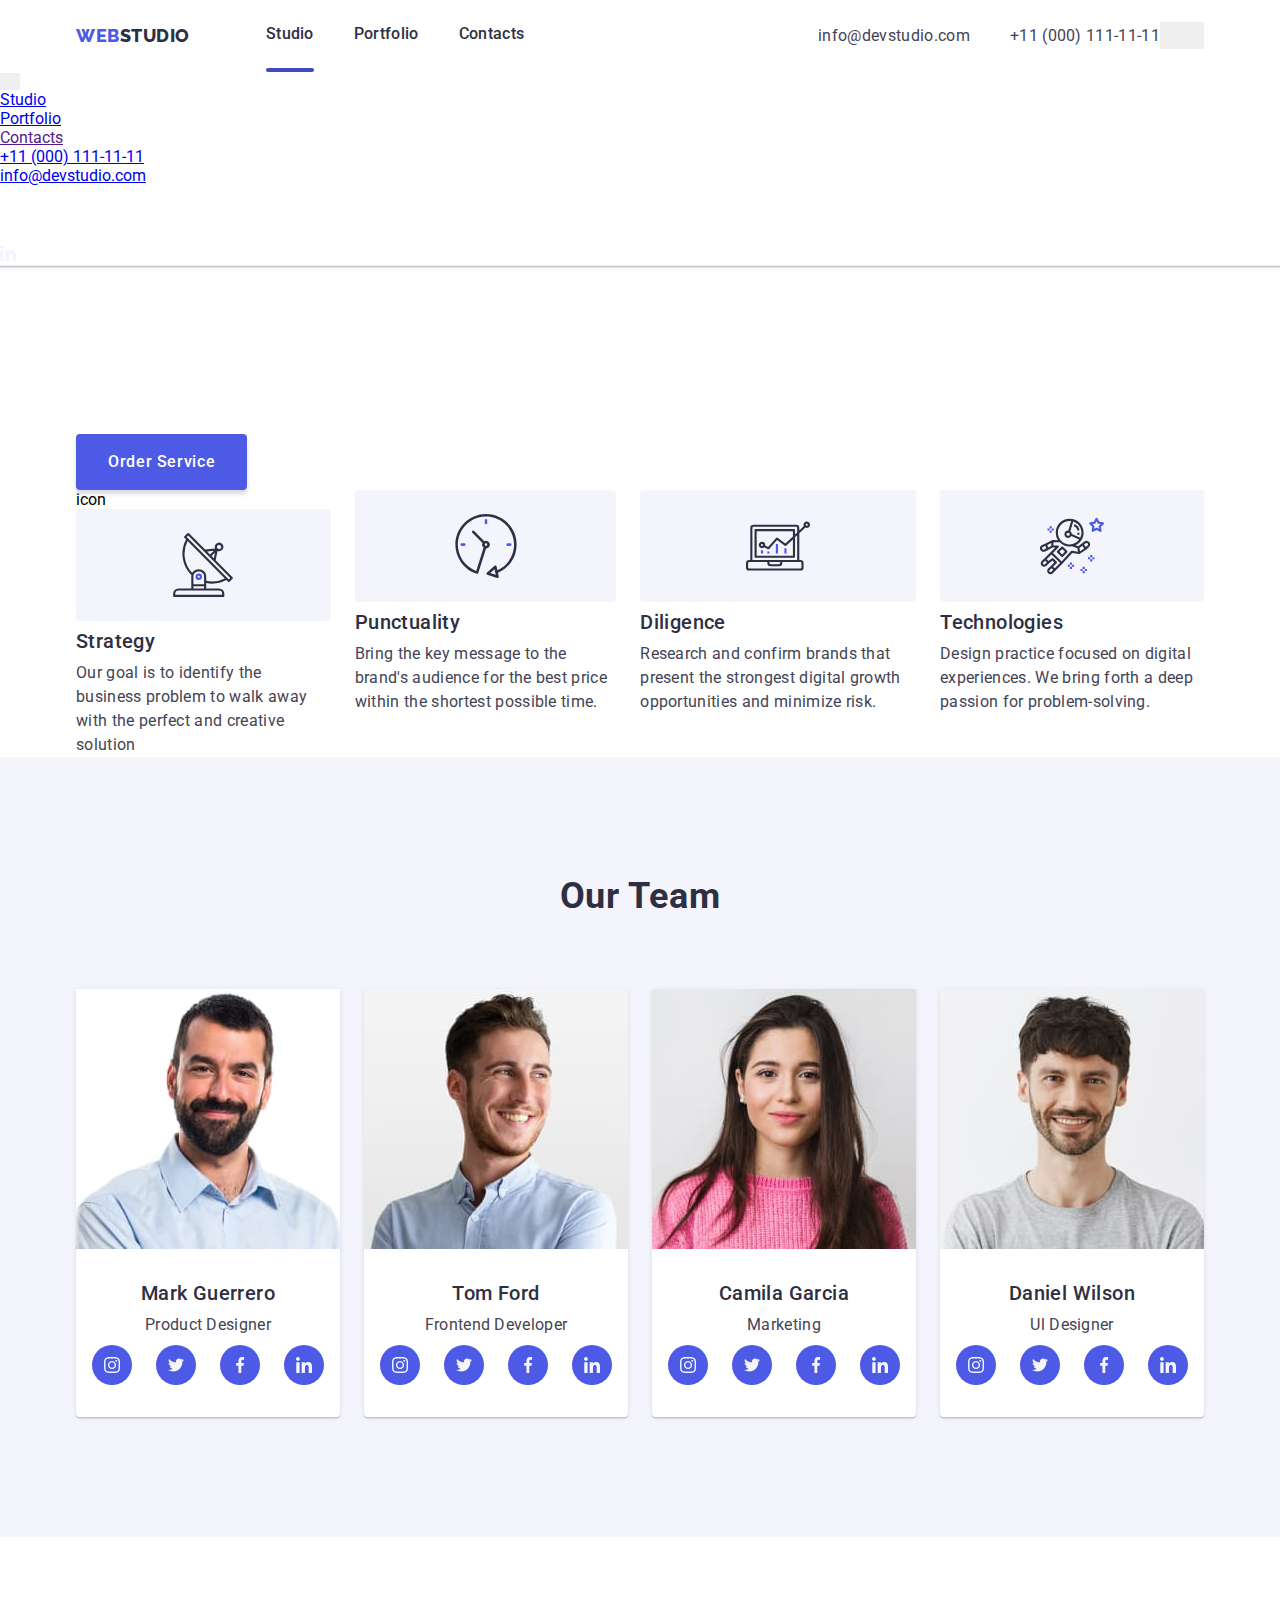
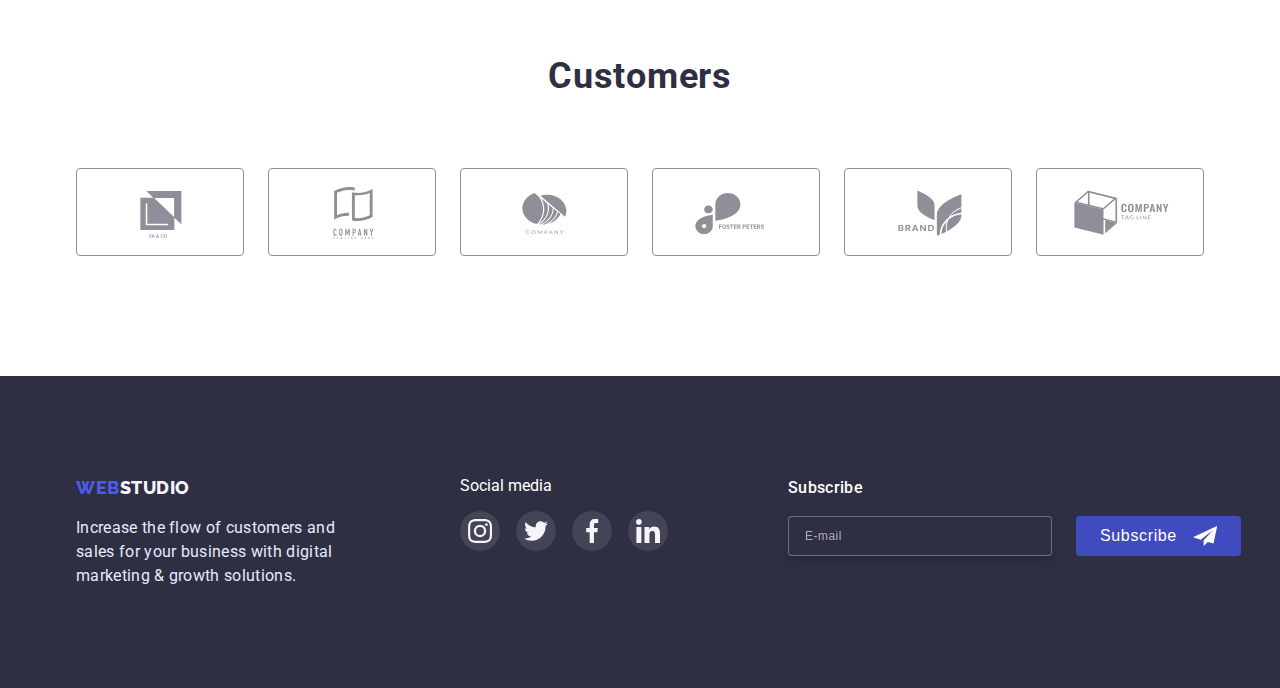
==== commit cd20f876: "Add files via upload" ====
--- a/index.html
+++ b/index.html
@@ -3,14 +3,22 @@
         <head>
             <meta charset="UTF-8">
             <meta http-equiv="X-UA-Compatible" content="IE=edge"/>
-            <meta name="viewport" content="width=device-width, initial-scale=1.0">
+
+            <meta name="viewport" content="width=device-width, initial-scale=1.0, viewport-fit=cover"/>
+
         <title>Document</title>
             <link rel="preconnect" href="https://fonts.googleapis.com">
             <link rel="preconnect" href="https://fonts.gstatic.com" crossorigin>
             <link href="https://fonts.googleapis.com/css2?family=Raleway:wght@800&family=Roboto:wght@400;500;700;900&display=swap"
                 rel="stylesheet">
-            <link rel="stylesheet" href="https://cdn.jsdelivr.net/npm/modern-normalize@1.1.0/modern-normalize.min.css">
-            <link rel="stylesheet" href="./css/styles.css" />
+            <link rel="stylesheet" href="https://cdn.jsdelivr.net/npm/modern-normalize@1.1.0/modern-normalize.min.css"
+            integrity="sha512-wpPYUAdjBVSE4KJnH1VR1HeZfpl1ub8YT/NKx4PuQ5NmX2tKuGu6U/JRp5y+Y8XG2tV+wKQpNHVUX03MfMFn9Q=="
+            crossorigin="anonymous"
+            referrerpolicy="no-referrer"
+    />
+            <link rel="stylesheet" href="./css/styles.css">
+            <!--<link rel="stylesheet" href="./css/styles-mobile.css">--
+            <link rel="stylesheet" href="./css/tablet.css" />
         </head>
     <body>
             <!-- header section-->
@@ -38,19 +46,83 @@
                     <a class="contact-link link" href="tel:+110001111111">+11 (000) 111-11-11</a>
                 </li>
             </ul>
+
+            <button class="menu-toggle js-open-menu" aria-expanded="false" aria-controls="mobile-menu">
+                <svg class="menu-burger" width="32" height="22">
+                    <use href="./images/icons.svg#icon-menu"></use>
+                </svg>
+            </button>
         </div>
+
+        <div class="menu-container js-menu-container" id="mobile-menu">
+            <button class="menu-toggle js-close-menu close-btn" type="button">
+                <svg class="icon-modal-close" width="8" height="8">
+                    <use href="./images/svg/icon-modal/icons.svg#icon-close"></use>
+                </svg>
+            </button>
+
+            <ul class="mob-menu pages">
+                <li><a href="./index.html" class="menu-link">Studio</a></li>
+                <li>
+                    <a href="./portfolio.html" class="menu-link">Portfolio</a>
+                </li>
+                <li><a href="" class="menu-link">Contacts</a></li>
+            </ul>
+            
+            <ul class="mob-menu socials">
+                <li>
+                    <a href="tel:+11(000)1111111" class="menu-link phone">+11 (000) 111-11-11</a>
+                </li>
+                <li>
+                    <a href="mailto:info@devstudio.com" class="menu-link email">info@devstudio.com</a>
+                </li>
+                <li>
+                    <ul class="icon-list">
+                        <li class="list-item">
+                            <a class="link" href="">
+                                <svg class="icon" width="16" height="16">
+                                    <use href="./images/svg/icons.svg#icon-instagram"></use>
+                                </svg>
+                            </a>
+                        </li>
+                
+                        <li class="list-item">
+                            <a class="link" href="">
+                                <svg class="icon" width="16" height="16">
+                                    <use href="./images/svg/icons.svg#icon-twitter"></use>
+                                </svg>
+                            </a>
+                        </li>
+                
+                        <li class="list-item">
+                            <a class="link" href="">
+                                <svg class="icon" width="16" height="16">
+                                    <use href="./images/svg/icons.svg#icon-facebook"></use>
+                                </svg>
+                            </a>
+                        </li>
+                        <li class="list-item">
+                            <a class="link" href="">
+                                <svg class="icon" width="16" height="16">
+                                    <use href="./images/icons.svg#icon-linkedin--1"></use>
+                                </svg>
+                                </a>
+                            </li>
+                        </ul>
+                    </li>
+                </ul>
+            </div>
     </header>
-
     <main>
         <!--Hero-->
-        <section class ="hero section">
+        <!-<section class ="hero section">
             <div class ="container">
                 <h1 class="main-title">Effective Solutions <br>
                     for Your Business</h1>
                     <button class="hero-button" type = "button" data-modal-open>Order Service</button>
             </div>   
             </section>
-            <!--Methods-->
+            <!-Methods
             <section class ="methods-section section">
                 <div class = "container">
                     <h2 class="visually-hidden" >Methods</h2>
@@ -99,12 +171,25 @@
 
                 <!--Examples-->
 
-        <section class="section-main section">
+       <!--- <section class="section-main section">
         <div class ="container">
             <h2 class="subtitle">What are we doing</h2>
             <ul class ="gallery-list list">
                 <li class="gallery-list-item">
-                    <img src="./images/mission/img1.jpg" alt = "Laptop" width="360" height="300"/>
+                    <a class="link" href="">
+                        <img class="list-img"
+                         srcset="./images/mission/waw-1_lg@1x.jpg 1x">
+                            ./">
+
+
+
+
+
+                    </a>
+                    
+                    
+                    
+                    src="./images/mission/img1.jpg" alt = "Laptop" width="360" height="300"/>
                 </li>
                 <li class="gallery-list-item">
                     <img src= "./images/mission/img2.jpg" alt = "Telephone" width="360" height="300"/>
@@ -114,9 +199,9 @@
                     </li>
                 </ul>
             </div>    
-        </section>
-
-        <section class = "section-team section">
+        </section>-->
+
+        <section class = "section-team section section-colored">
             <div class ="container"> 
                 <h2 class="subtitle">Our Team</h2>
                 <ul class ="member-card list">
@@ -482,12 +567,12 @@
                 type="text" 
                 name="user_name"
                 id="user-name" required />
-                <svg class="order-form-icon" width="22" height="24">
+                <svg class="order-form-icon" width="18" height="24">
                 <use href="./images/icons.svg#icon-person-icon"></use>
                 </svg>
             </div>
             <label class="order-form-label" for="user_phone">Phone*</label>
-                <div class="order-form-group">  
+                <div class="order-form-group">
                     <input class="order-form-field" type="text" name="user_phone" id="user_phone" required />
                     <svg class="order-form-icon" width="18" height="24">
                         <use href="./images/icons.svg#icon-phone-icon"></use>  
@@ -506,7 +591,7 @@
                 id="user-comment" 
                 placeholder="Text input"></textarea>
                 <label class="order-form-agreement">
-                    <input class="order-form-checkbox" type="checkbox">
+                    <input class="order-form-checkbox" type="checkbox" required>
                     <span class="order-form-description">I accept the terms and conditions of the 
                         <a class="order-form-link" href="">Privacy Policy</a>
                     </span>
--- a/css/styles.css
+++ b/css/styles.css
@@ -828,6 +828,12 @@
     font-size: 12px;
     color: #8e8f99;
 }
+.order-form-label:hover,
+.order-form-label:focus{
+    border-color: #4d5ae5;
+
+}
+
 .order-form-group {
     margin-bottom: 8px;
     position: relative;
@@ -844,15 +850,20 @@
     transition-duration: 250ms;
     transition-timing-function: cubic-bezier(0.4, 0, 0.2, 1);
 }
-.order-form-field:focus {
-    border-color: #4d5ae5;
-}
+.order-form-field:hover,
+.order-form-field:focus{
+border-color: #4d5ae5;
+}
+
+
 .order-form-comment{
     display: block;
     width:100%;
     height: 120px;
     padding: 8px 16px;
+    font-size: 12px;
     color:rgba(117, 117, 117, 0.5);
+    text-shadow: 0px 4px 4px rgba(0, 0, 0, 0.25);
     border-radius: 4px;
     outline:transparent;
     transition-property: border-color,border;
@@ -862,6 +873,7 @@
     margin-bottom: 16px;
     
 }
+.order-form-comment:hover,
 .order-form-comment:focus {
     border-color: #4d5ae5;
     border: 1px solid  #4d5ae5;
@@ -909,7 +921,6 @@
 }
 
 .order-form-checkbox{
-    padding-left: 16px;
     appearance: none;
     width:16px;
     height: 16px;
@@ -925,8 +936,12 @@
     padding-left: 16px;
     border:none;
     background-size: 16px;   
-    background-image: url("data:image/svg+xml,%3Csvg xmlns='http://www.w3.org/2000/svg' width='24' height='24' viewBox='0 0 24 24'%3E%3Cpath fill='%23404bbf' d='m10.6 16.2l7.05-7.05l-1.4-1.4l-5.65 5.65l-2.85-2.85l-1.4 1.4l4.25 4.25ZM5 21q-.825 0-1.413-.588T3 19V5q0-.825.588-1.413T5 3h14q.825 0 1.413.588T21 5v14q0 .825-.588 1.413T19 21H5Z'/%3E%3C/svg%3E");
-    border-color: #8e8f99;
+    background-image: url('data:image/svg+xml,%3Csvg xmlns="http%3A%2F%2Fwww.w3.org%2F2000%2Fsvg" width="24" height="24" viewBox="0 0 24 24"%3E%3Cpath fill="white" d="m10 16.4l-4-4L7.4 11l2.6 2.6L16.6 7L18 8.4l-8 8Z"%2F%3E%3C%2Fsvg%3E');
+    border-color: #404BBF;
+    background-color: #404BBF;
+    background-position: center;
+    background-origin: border-box;
+
 
 }
 
--- a/css/styles-mobile.css
+++ b/css/styles-mobile.css
@@ -0,0 +1,331 @@
+:root {
+    /* color's palet */
+    --primary-text-color: #434455;
+    --primary-page-color: #2E2F42;
+    --accent-color: #4D5AE5;
+    --hover-accent-color: #404BBF;
+    --primary-white-color: #FFFFFF;
+    --light-accent-color: #F4F4FD;
+    --alternative-color: #E7E9FC;
+    --icon-customers-color: #8E8F99;
+    --hover-green-color: #31D0AA;
+    --bg-modal-color: #FCFCFC;
+
+    /* typographic variables*/
+    --main-font: "Roboto", sans-serif;
+    --logo-font: "Raleway", sans-serif;
+    --main-font-size: 16px;
+    --main-title-font-size: 36px;
+    --font-weight-medium: 500;
+    --font-weight-bold: 700;
+    --logo-font-weight: 800;
+
+    --items: 3;
+    --indent: 24px;
+}
+
+h1,
+h2,
+h3,
+h4,
+h5,
+h6,
+p {
+    margin: 0;
+}
+
+img {
+    display: block;
+    width: 100%;
+    height: auto;
+}
+
+button {
+    display: block;
+    cursor: pointer;
+    border: none;
+    border-radius: 4px;
+
+}
+
+ul,
+ol {
+    list-style: none;
+    padding-left: 0;
+    margin: 0;
+}
+
+a {
+    text-decoration: none;
+}
+
+/** ============================== COMPONENTS ============================== **/
+
+.visually-hidden {
+    position: absolute;
+    width: 1px;
+    height: 1px;
+    margin: -1px;
+    border: 0;
+    padding: 0;
+    white-space: nowrap;
+    clip-path: inset(100%);
+    clip: rect(0 0 0 0);
+    overflow: hidden;
+}
+
+.section {
+    padding-top: 96px;
+    padding-bottom: 96px;
+    margin-top: 0;
+    margin-bottom: 0;
+}
+
+.container {
+    display: block;
+    padding-left: 16px;
+    padding-right: 16px;
+    text-align: center;
+    margin-left: auto;
+    margin-right: auto;
+}
+@media screen and (max-width: 319px) {
+    .section {
+        min-width: 319px;
+    }
+
+    .container {
+        width: 100%;
+    }
+}
+@media screen and (min-width: 320px) and (max-width:479px) {
+    .section {
+        min-width: 320px;
+        max-width: 479px;
+    }
+}
+@media screen and (min-width: 480px) and (max-width:767px) {
+    .container {
+        max-width: 428px;
+    }
+}
+.logo {
+    padding-top: 24px;
+    padding-bottom: 24px;
+    display: inline-block;
+    font-family: var(--logo-font);
+    color: var(--accent-color);
+    font-size: 18px;
+    font-weight: var(--logo-font-weight);
+    line-height: calc(21 / 18);
+    letter-spacing: 0.03em;
+    line-height: 1.33;
+}
+
+.logo-studio-black {
+    color: var(--primary-page-color);
+}
+.footer-logo{
+    color: var(--light-accent-color);
+    }
+.subtitle{
+    margin-top: 0;
+        margin-bottom: 72px;
+        text-align: center;
+        font-weight: var(--font-weight-bold);
+        font-size: var(--main-title-font-size);
+        line-height: 1.11;
+        text-transform: capitalize;
+        color: var(--primary-page-color);
+    }
+.section-colored{
+    background-color: var(--light-accent-color);
+
+}
+.methods{
+    margin-bottom: 8px;
+        margin-top: 0;
+    
+        font-size: var(--main-title-font-size);
+        font-weight: var(--font-weight-bold);
+        line-height: 1.11;
+    
+        color: var(--primary-page-color);
+}
+.description{
+    margin-bottom: 8px;
+        font-size: var(--main-font-size);
+        font-weight: 400;
+        color: var(--primary-text-color);
+
+}
+.subscribe-text{
+    padding: 16px 32px;
+        font-family: inherit;
+        font-weight: var(--font-weight-medium);
+        letter-spacing: 0.04em;
+        margin-left: auto;
+        margin-right: auto;
+    
+        border: 1px solid var(--accent-color);
+        border-radius: 4px;
+        background-color: var(--accent-color);
+        color: var(--primary-white-color);
+        box-shadow: 0px 4px 4px rgba(0, 0, 0, .15);
+    
+        cursor: pointer;
+        transition: background-color 250ms cubic-bezier(0.4, 0, 0.2, 1),
+            border-color 250ms cubic-bezier(0.4, 0, 0.2, 1),
+            box-shadow 250ms cubic-bezier(0.4, 0, 0.2, 1);
+}
+.subscribe-text:hover,
+.subscribe-text:focus{
+    background-color: var(--hover-accent-color);
+        border-color: var(--hover-accent-color);
+}
+.menu-container .cont{
+    position: relative;
+
+}
+.menu-burger {
+    stroke: var(--primary-page-color);
+}
+.menu-toggle {
+    position: absolute;
+    top: 24px;
+    right: 24px;
+    min-height: 22px;
+    min-width: 32px;
+    display: flex;
+    align-items: center;
+    justify-content: center;
+    margin: 0;
+    padding: 0;
+    background-color: transparent;
+    border: none;
+    outline: none;
+    color: var(--primary-page-color);
+}
+@media (min-width: 768px) {
+    .menu-toggle {
+        display: none;
+    }
+}
+
+.menu-container {
+    position: fixed;
+    top: 0;
+    left: 0;
+    width: 100%;
+    min-width: 320px;
+    min-height: 100%;
+    padding-top: 80px;
+    padding-left: 40px;
+    padding-bottom: 40px;
+    padding-right: 40px;
+    background-color: var(--primary-white-color);
+    z-index: 999;
+
+    transform: translatex(100%);
+    transition: transform 500ms ease-in-out, visibility 500ms step-end;
+    display: flex;
+    flex-direction: column;
+    align-items: flex-start;
+    justify-content: space-between;
+    visibility: hidden;
+}
+
+.menu-container.is-open {
+    transform: translateX(0);
+    visibility: visible;
+    transition: transform 500ms ease-in-out, visibility 500ms step-start;
+}
+
+.menu-toggle.close-btn {
+    position: absolute;
+    min-height: 24px;
+    min-width: 24px;
+    top: 24px;
+    right: 24px;
+    color: var(--primary-page-color);
+    border-radius: 50%;
+    background-color: var(--alternative-color);
+    border: 1px solid rgba(0, 0, 0, 0.1);
+    fill: var(--primary-text-color);
+}
+
+.menu-container .menu-toggle.close-btn:hover,
+.menu-container .menu-toggle.close-btn:focus {
+    background-color: var(--hover-accent-color);
+    border-color: var(--hover-accent-color);
+    fill: var(--primary-white-color);
+}
+
+.mob-menu {
+    padding: 0;
+    margin: 0;
+}
+.mob-menu.socials {
+    margin-top: auto;
+}
+
+.menu-container .menu-link {
+    display: block;
+    color: var(--primary-page-color);
+    text-decoration: none;
+    margin-bottom: 40px;
+}
+
+.mob-menu .menu-link {
+    font-weight: var(--font-weight-bold);
+    font-size: var(--main-title-font-size);
+    line-height: 1.11;
+
+}
+
+.mob-menu.pages {
+    user-select: none;
+}
+.mob-menu.pages {
+    user-select: none;
+}
+
+.mob-menu.pages .menu-link:hover,
+.mob-menu.pages .menu-link:focus {
+    color: var(--hover-accent-color);
+}
+
+.mob-menu.socials .menu-link.phone {
+    font-size: 36px;
+    font-weight: 500;
+
+    letter-spacing: .01em;
+}
+
+.mob-menu.socials .menu-link.email {
+    font-size: 20px;
+    font-weight: var(--font-weight-medium);
+
+}
+.mob-menu.socials .menu-link.email:hover,
+.mob-menu.socials .menu-link.email:focus {
+    color: var(--hover-accent-color);
+}
+
+.mob-menu.socials .menu-link.phone:hover,
+.mob-menu.socials .menu-link.phone:focus {
+    color: var(--hover-accent-color);
+}
+
+.mob-menu .icon-list {
+    display: flex;
+    justify-content: space-between;
+}
+
+.mob-menu .icon {
+    width: 24px;
+    height: 24px;
+}
+/*----------------Components--------------*/
+}
+
